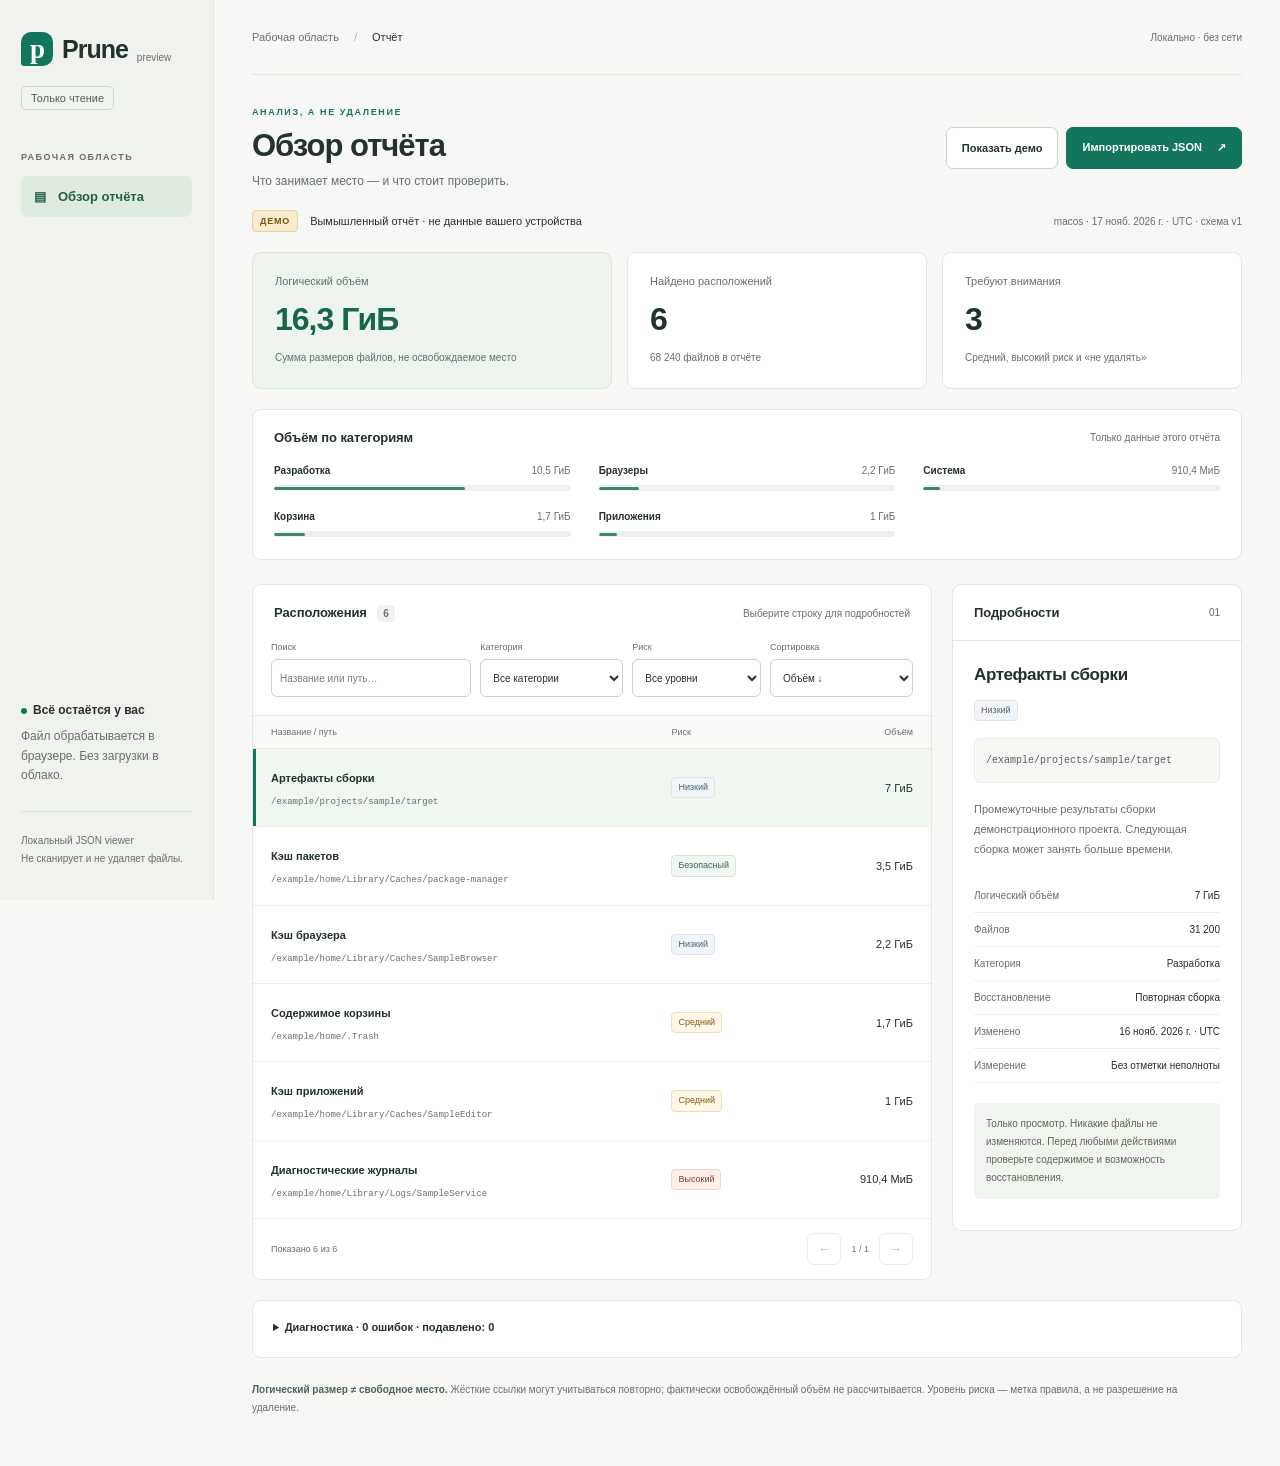
==== preview/index.html @ ee3518d1 "feat(preview): add offline interactive scan report viewer Signed-off-by: Bakhromkhon Murodov <Bakhro" ====
<!doctype html>
<html lang="ru">
<head>
  <meta charset="utf-8">
  <meta name="viewport" content="width=device-width,initial-scale=1">
  <meta http-equiv="Content-Security-Policy" content="default-src 'none'; script-src 'self'; style-src 'self'; img-src 'self'; connect-src 'none'; font-src 'none'; object-src 'none'; base-uri 'none'; form-action 'none'">
  <title>Prune — просмотр отчёта</title>
  <link rel="stylesheet" href="styles.css">
  <script src="report.js" defer></script>
  <script src="app.js" defer></script>
</head>
<body>
  <a class="skip" href="#main">К отчёту</a>
  <aside class="sidebar">
    <a class="brand" href="#main"><span class="brand-mark" aria-hidden="true">p</span>Prune<span class="version">preview</span></a>
    <span class="readonly">Только чтение</span>
    <div class="side-section">РАБОЧАЯ ОБЛАСТЬ</div>
    <a class="nav-active" href="#main"><span aria-hidden="true">▤</span> Обзор отчёта</a>
    <div class="side-note"><span class="local-dot" aria-hidden="true"></span><strong>Всё остаётся у вас</strong><p>Файл обрабатывается в браузере. Без загрузки в облако.</p></div>
    <div class="side-footer">Локальный JSON viewer<br>Не сканирует и не удаляет файлы.</div>
  </aside>
  <main id="main">
    <header class="topbar"><span>Рабочая область <span class="slash">/</span> <strong>Отчёт</strong></span><span class="offline">Локально · без сети</span></header>
    <section class="heading">
      <div><p class="eyebrow">АНАЛИЗ, А НЕ УДАЛЕНИЕ</p><h1>Обзор отчёта</h1><p class="subtitle">Что занимает место — и что стоит проверить.</p></div>
      <div class="actions"><button id="demo-button" type="button">Показать демо</button><button id="import-button" type="button" class="primary">Импортировать JSON <span aria-hidden="true">↗</span></button><input id="file-input" type="file" accept=".json,application/json" hidden></div>
    </section>
    <div id="import-status" class="import-status" role="status" aria-live="polite"></div>
    <section class="source-bar" aria-label="Источник отчёта"><span id="source-badge" class="demo-badge">ДЕМО</span><span id="source-name">Вымышленный отчёт</span><span id="report-meta" class="source-meta"></span></section>
    <div id="warning" class="warning" role="status" hidden></div>
    <section class="metrics" aria-label="Сводка">
      <article class="metric main-metric"><p>Логический объём</p><strong id="total-bytes"></strong><span>Сумма размеров файлов, не освобождаемое место</span></article>
      <article class="metric"><p>Найдено расположений</p><strong id="total-findings"></strong><span id="total-files"></span></article>
      <article class="metric"><p>Требуют внимания</p><strong id="attention"></strong><span>Средний, высокий риск и «не удалять»</span></article>
    </section>
    <section class="breakdown panel" aria-labelledby="category-title">
      <div class="section-title"><h2 id="category-title">Объём по категориям</h2><span>Только данные этого отчёта</span></div>
      <div id="category-bars" class="category-bars"></div>
    </section>
    <section class="workspace">
      <div class="findings panel">
        <div class="section-title"><h2>Расположения <span id="result-count" class="count"></span></h2><span>Выберите строку для подробностей</span></div>
        <div class="filters">
          <label class="search-label"><span>Поиск</span><input id="search-input" type="search" placeholder="Название или путь…" maxlength="512"></label>
          <label><span>Категория</span><select id="category"><option value="">Все категории</option></select></label>
          <label><span>Риск</span><select id="risk"><option value="">Все уровни</option></select></label>
          <label><span>Сортировка</span><select id="sort"><option value="size">Объём ↓</option><option value="name">Название А–Я</option><option value="risk">Сначала риск</option></select></label>
        </div>
        <div class="table-scroll" tabindex="0" role="region" aria-label="Таблица расположений с горизонтальной прокруткой">
          <table><thead><tr><th scope="col">Название / путь</th><th scope="col">Риск</th><th scope="col" class="numeric">Объём</th></tr></thead><tbody id="rows"></tbody></table>
        </div>
        <p id="empty" class="empty" hidden>Ничего не найдено. Измените поиск или фильтры.</p>
        <div class="table-footer"><span id="shown" aria-live="polite"></span><div><button id="previous" type="button" aria-label="Предыдущая страница">←</button><span id="page-label"></span><button id="next" type="button" aria-label="Следующая страница">→</button></div></div>
      </div>
      <aside id="detail-panel" class="detail panel" aria-labelledby="detail-title">
        <div class="section-title"><h2 id="detail-title">Подробности</h2><span class="detail-number">01</span></div>
        <p id="detail-summary" class="sr-only" role="status" aria-live="polite" aria-atomic="true"></p>
        <div id="detail-content"></div>
      </aside>
    </section>
    <details class="diagnostics panel"><summary id="diagnostic-summary">Диагностика отчёта</summary><p id="diagnostic-note"></p><ul id="error-list"></ul></details>
    <footer class="page-footer"><strong>Логический размер ≠ свободное место.</strong> Жёсткие ссылки могут учитываться повторно; фактически освобождённый объём не рассчитывается. Уровень риска — метка правила, а не разрешение на удаление.</footer>
  </main>
</body>
</html>
---- preview/styles.css ----
:root{color-scheme:light;--bg:#f7f8f5;--surface:#fff;--text:#23312f;--muted:#64716e;--line:#e2e7e2;--green:#13765c;--tint:#edf5ef;--amber:#875310;font-family:-apple-system,BlinkMacSystemFont,"Segoe UI",sans-serif;font-size:14px}
*{box-sizing:border-box}body{margin:0;background:var(--bg);color:var(--text)}button,input,select{font:inherit}button,a,input,select,summary{touch-action:manipulation}button{cursor:pointer;border:1px solid #cbd5ce;background:#fff;border-radius:7px;min-height:42px;padding:9px 15px;color:var(--text);font-weight:600}button:hover{background:#eff4ef}button:disabled{cursor:default;opacity:.4}.primary{background:var(--green);color:white;border-color:var(--green)}.primary:hover{background:#0c5b46}a{color:inherit;text-decoration:none}:focus-visible{outline:3px solid #197a61;outline-offset:3px}button:focus-visible,input:focus-visible,select:focus-visible{outline-offset:2px}.skip{position:absolute;left:16px;top:-100px;background:white;z-index:5;padding:15px}.skip:focus{top:12px}.sidebar{width:214px;position:fixed;inset:0 auto 0 0;border-right:1px solid var(--line);background:#f0f3ed;padding:32px 21px;display:flex;flex-direction:column}.brand{display:flex;align-items:center;gap:9px;font-size:25px;font-weight:750;letter-spacing:-1px}.brand-mark{display:grid;place-items:center;width:32px;height:34px;background:var(--green);color:white;border-radius:10px 10px 10px 3px;font-size:27px;font-family:Georgia,serif}.version{font-size:10px;color:var(--muted);letter-spacing:0;font-weight:500;align-self:flex-end;margin-bottom:3px}.readonly{font-size:11px;padding:5px 9px;border:1px solid #ccd7cb;border-radius:5px;align-self:flex-start;margin:20px 0 42px;color:#52644f}.side-section{font-size:9px;font-weight:700;letter-spacing:1.4px;color:var(--muted);margin-bottom:14px}.nav-active{display:flex;gap:12px;background:#e0ebe0;padding:13px;border-radius:7px;color:#246048;font-size:13px;font-weight:600}.side-note{margin-top:auto;font-size:12px;line-height:1.6;padding-top:40px}.side-note p{color:var(--muted);margin:7px 0 26px}.local-dot{display:inline-block;width:6px;height:6px;background:var(--green);border-radius:50%;margin-right:6px}.side-footer{padding-top:20px;border-top:1px solid #d8e0d6;font-size:10px;color:var(--muted);line-height:1.8}main{margin-left:214px;padding:0 38px 26px;max-width:1800px}.topbar{height:75px;border-bottom:1px solid var(--line);display:flex;justify-content:space-between;align-items:center;color:var(--muted);font-size:11px}.slash{margin:0 12px;color:#a8b0a7}.topbar strong{font-weight:500;color:var(--text)}.offline{font-size:10px}.heading{display:flex;justify-content:space-between;gap:20px;align-items:center;margin:32px 0 22px}.eyebrow{font-size:9px;letter-spacing:1.6px;font-weight:650;color:var(--green);margin:0 0 10px}h1{font-size:31px;line-height:1.2;letter-spacing:-1px;margin:0;font-weight:650}.subtitle{font-size:12px;color:var(--muted);margin:10px 0 0}.actions{display:flex;gap:8px}.actions button{font-size:11px}.primary span{margin-left:12px}.source-bar{display:flex;gap:12px;align-items:center;font-size:11px;margin-bottom:20px;flex-wrap:wrap}.demo-badge{font-size:9px;letter-spacing:.8px;font-weight:750;background:#f8eccc;color:#795519;padding:5px 7px;border:1px solid #e4d2a7;border-radius:4px}.source-meta{margin-left:auto;color:var(--muted);font-size:10px}.import-status:empty{display:none}.import-status{padding:12px 16px;margin-bottom:14px;border:1px solid #cfddd2;border-radius:6px;overflow-wrap:anywhere}.import-status.error,.warning{background:#fff6e6;border:1px solid #e9d6ac;color:#795019;padding:14px;border-radius:7px;margin-bottom:18px;line-height:1.6;font-size:12px}.metrics{display:grid;grid-template-columns:1.2fr 1fr 1fr;gap:15px;margin-bottom:20px}.metric{background:var(--surface);border:1px solid var(--line);border-radius:9px;padding:22px}.metric p{margin:0 0 14px;color:var(--muted);font-size:11px}.metric strong{display:block;font-size:32px;letter-spacing:-1px;font-weight:600;margin-bottom:10px;font-variant-numeric:tabular-nums}.metric span{color:var(--muted);font-size:10px;line-height:1.6}.main-metric{background:#edf4ee;border-color:#d8e5d8}.main-metric strong{color:#1a654d}.panel{background:var(--surface);border:1px solid var(--line);border-radius:9px}.section-title{display:flex;justify-content:space-between;align-items:center;gap:12px;padding:20px 21px}h2{margin:0;font-size:13px;font-weight:650;letter-spacing:-.1px}.section-title>span{color:var(--muted);font-size:10px}.breakdown{margin-bottom:24px}.category-bars{display:grid;grid-template-columns:repeat(3,1fr);gap:20px 28px;padding:0 21px 22px}.category-label{display:flex;justify-content:space-between;gap:8px;font-size:10px;margin-bottom:9px}.category-label strong{font-weight:600}.category-label span{color:var(--muted);font-variant-numeric:tabular-nums}meter{display:block;width:100%;height:6px;border:0;background:#edf1ed;border-radius:4px}meter::-webkit-meter-bar{background:#edf1ed;border:0;border-radius:4px}meter::-webkit-meter-optimum-value{background:#40866e;border-radius:4px}meter::-moz-meter-bar{background:#40866e;border-radius:4px}.workspace{display:grid;grid-template-columns:minmax(0,1fr) 290px;gap:20px;align-items:start}.findings{min-width:0}.count{display:inline-block;margin-left:7px;background:#eff2ee;color:#66736b;border-radius:4px;padding:3px 6px;font-size:10px}.filters{display:grid;grid-template-columns:1.4fr 1fr .9fr 1fr;gap:9px;padding:0 18px 18px}label{min-width:0}label>span{display:block;font-size:9px;color:var(--muted);margin-bottom:7px}input,select{width:100%;min-height:38px;border:1px solid #cad3cc;border-radius:6px;padding:8px;background:white;color:var(--text);font-size:10px}input::placeholder{color:#738079}.table-scroll{overflow:auto}table{border-collapse:collapse;width:100%;text-align:left;min-width:460px}th{font-size:9px;color:var(--muted);font-weight:500;background:#fafbf8;border-block:1px solid var(--line);padding:11px 18px}td{border-bottom:1px solid #edf0eb;padding:16px 18px;font-size:11px}tr.selected{background:#f0f6f0}tr.selected td:first-child{box-shadow:inset 3px 0 var(--green)}tbody tr:hover{background:#f5f8f3}.row-button{padding:0;border:0;background:none;text-align:left;min-height:26px;font-size:11px;font-weight:600;max-width:100%;overflow-wrap:anywhere}.row-button:hover{background:transparent;color:var(--green)}.path{display:block;color:var(--muted);font:9px/1.7 ui-monospace,SFMono-Regular,Consolas,monospace;max-width:250px;overflow:hidden;text-overflow:ellipsis;white-space:nowrap;margin-top:4px}.risk{display:inline-block;white-space:nowrap;font-size:9px;line-height:1.7;border-radius:4px;border:1px solid #d8e3d9;color:#3a6750;background:#f2f7f1;padding:2px 6px}.risk.medium{color:#865b17;background:#fff7e8;border-color:#efdfb9}.risk.high,.risk.never{color:#934332;background:#fff0eb;border-color:#efd7ce}.risk.low{color:#4e6574;background:#f1f5f7;border-color:#dae3e9}.numeric{text-align:right;font-variant-numeric:tabular-nums;white-space:nowrap}.table-footer{display:flex;justify-content:space-between;align-items:center;gap:12px;padding:14px 18px;color:var(--muted);font-size:9px}.table-footer>div{display:flex;align-items:center;gap:10px}.table-footer button{min-height:32px;padding:4px 10px;font-size:12px}.empty{padding:20px;color:var(--muted);font-size:12px}.detail{overflow:hidden}.detail .section-title{border-bottom:1px solid var(--line)}#detail-content{padding:21px}.detail-name{font-size:17px;line-height:1.5;letter-spacing:-.4px;margin:0 0 12px;overflow-wrap:anywhere}.detail-path{padding:13px 11px;background:#f6f8f3;border:1px solid #e7ece3;border-radius:6px;color:#56645b;font:10px/1.7 ui-monospace,SFMono-Regular,Consolas,monospace;overflow-wrap:anywhere;margin:17px 0}.detail-description{font-size:11px;color:var(--muted);line-height:1.8;overflow-wrap:anywhere}dl{margin:20px 0}dl>div{display:flex;justify-content:space-between;gap:12px;border-bottom:1px solid #edf0eb;padding:11px 0;font-size:10px}dt{color:var(--muted)}dd{margin:0;text-align:right;overflow-wrap:anywhere;max-width:65%}.detail-note{font-size:10px;color:#596a5b;line-height:1.8;background:#f0f5ee;padding:12px;border-radius:5px}.diagnostics{margin-top:20px;padding:16px 20px;font-size:11px}.diagnostics summary{cursor:pointer;font-weight:600;min-height:24px;padding:4px 0}.diagnostics p,.diagnostics li{color:var(--muted);line-height:1.7;overflow-wrap:anywhere}.diagnostics li{margin-bottom:10px}.page-footer{font-size:10px;line-height:1.8;color:var(--muted);padding:23px 0;max-width:960px}.page-footer strong{color:#516354}
.sr-only{position:absolute;width:1px;height:1px;padding:0;margin:-1px;overflow:hidden;clip-path:inset(50%);white-space:nowrap;border:0}
@media(min-width:1500px){main{padding-inline:48px}.workspace{grid-template-columns:minmax(0,1fr) 330px}.metric{padding:26px}.path{max-width:420px}.filters{gap:12px}}
@media(max-width:1190px){.sidebar{width:180px;padding:28px 16px}main{margin-left:180px;padding-inline:24px}.workspace{grid-template-columns:minmax(0,1fr) 250px}.filters{grid-template-columns:1fr 1fr}.heading{align-items:flex-start}.actions{flex-direction:column}.metric{padding:18px}.section-title>span{font-size:9px}.findings .section-title>span{display:none}}
@media(max-width:900px){.sidebar{position:static;width:auto;flex-direction:row;align-items:center;padding:16px 22px;border-right:0;border-bottom:1px solid var(--line);gap:18px}.readonly{margin:0;align-self:center}.side-section,.nav-active,.side-note,.side-footer{display:none}main{margin:0;padding-inline:22px}.topbar{height:54px}.workspace{grid-template-columns:minmax(0,1fr) 260px}.metrics{gap:10px}.metric strong{font-size:27px}.metric span{font-size:9px}}
@media(max-width:700px){main{padding-inline:16px}.heading{margin-top:24px;flex-direction:column;gap:18px}h1{font-size:28px}.actions{flex-direction:row;flex-wrap:wrap}.metrics{grid-template-columns:1fr 1fr}.main-metric{grid-column:1/-1}.metric{padding:18px}.metric strong{font-size:27px}.metric span{font-size:10px}.source-meta{margin-left:0;width:100%}.category-bars{grid-template-columns:1fr 1fr;gap:18px}.workspace{grid-template-columns:minmax(0,1fr)}.detail{width:100%}.section-title{padding:18px}.section-title>span{max-width:40%;text-align:right;line-height:1.6}.offline{font-size:9px}.table-footer{flex-wrap:wrap}.page-footer{font-size:11px}.brand{font-size:24px}}
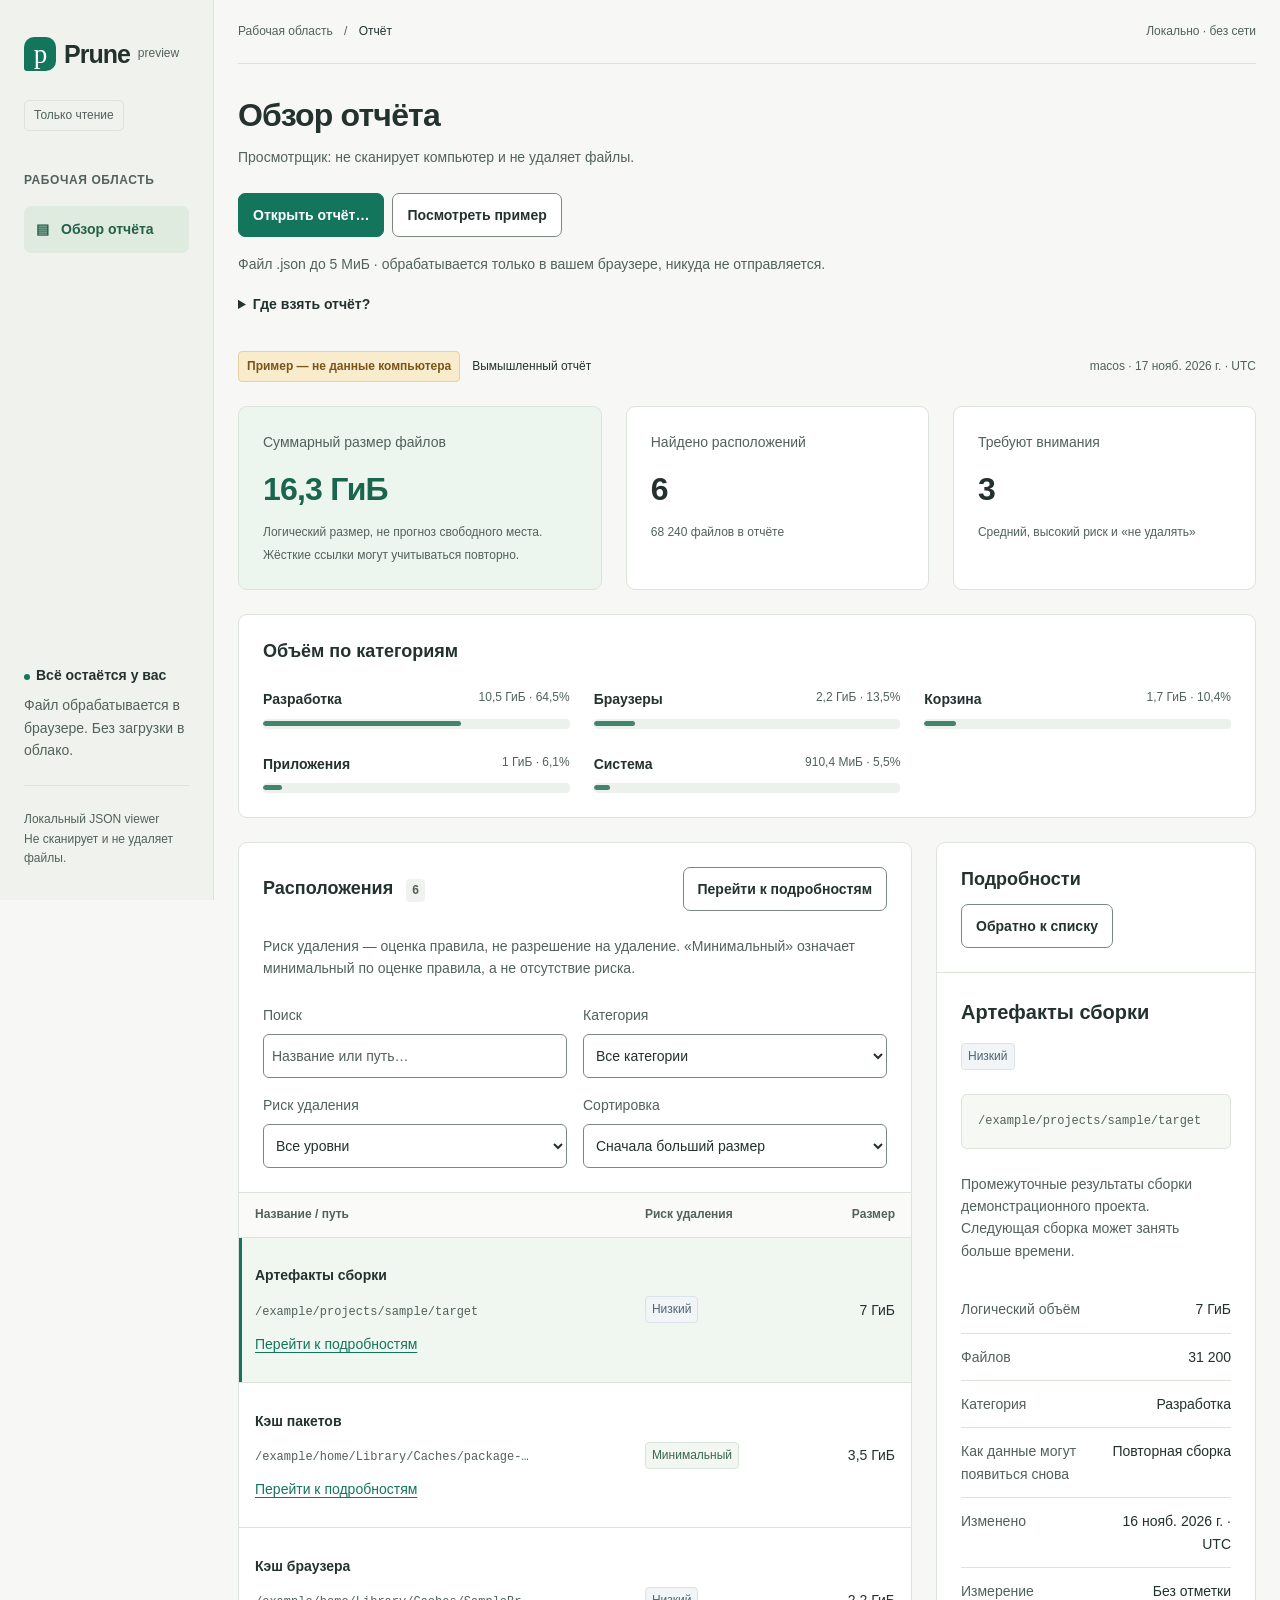
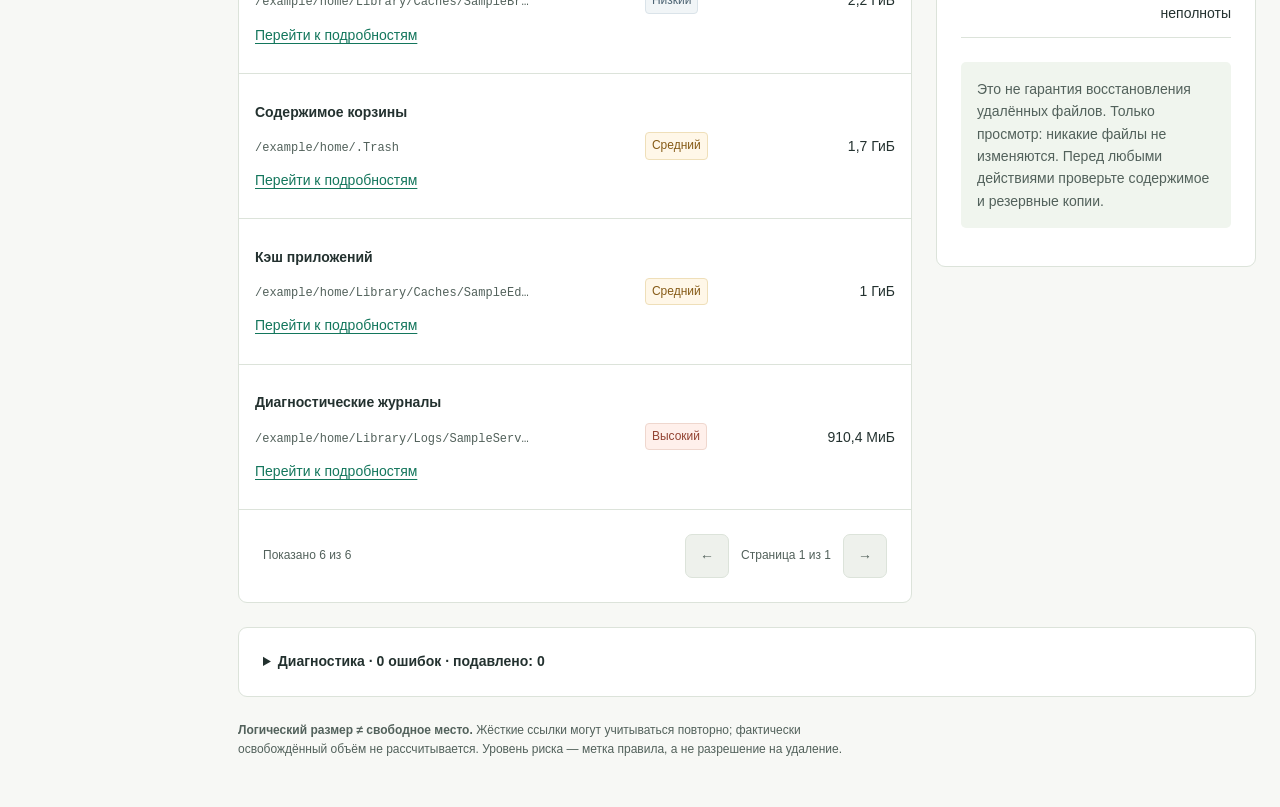
==== commit 5646c581: "feat(preview): refine clarity accessibility and report navigation Signed-off-by: Bakhromkhon Murodov" ====
--- a/preview/index.html
+++ b/preview/index.html
@@ -22,38 +22,43 @@
   <main id="main">
     <header class="topbar"><span>Рабочая область <span class="slash">/</span> <strong>Отчёт</strong></span><span class="offline">Локально · без сети</span></header>
     <section class="heading">
-      <div><p class="eyebrow">АНАЛИЗ, А НЕ УДАЛЕНИЕ</p><h1>Обзор отчёта</h1><p class="subtitle">Что занимает место — и что стоит проверить.</p></div>
-      <div class="actions"><button id="demo-button" type="button">Показать демо</button><button id="import-button" type="button" class="primary">Импортировать JSON <span aria-hidden="true">↗</span></button><input id="file-input" type="file" accept=".json,application/json" hidden></div>
+      <div><h1>Обзор отчёта</h1><p class="subtitle">Просмотрщик: не сканирует компьютер и не удаляет файлы.</p></div>
+      <div class="actions"><button id="import-button" type="button" class="primary">Открыть отчёт…</button><button id="demo-button" type="button">Посмотреть пример</button><input id="file-input" type="file" accept=".json,application/json" hidden></div>
     </section>
-    <div id="import-status" class="import-status" role="status" aria-live="polite"></div>
+    <p class="import-help">Файл .json до 5 МиБ · обрабатывается только в вашем браузере, никуда не отправляется.</p>
+    <details class="export-help"><summary>Где взять отчёт?</summary><p>Экспорт пока технический: Prune — alpha, простого экспорта через интерфейс ещё нет. Если CLI уже установлен, выполните в терминале:</p><pre><code>prune scan --json &gt; report.json</code></pre><p>Затем откройте report.json здесь. Команда сканирует, но не удаляет файлы. Отчёт может содержать личные пути — не публикуйте его без проверки.</p></details>
+    <div id="import-status" class="import-status" role="status" aria-live="polite" aria-atomic="true"></div>
+    <details id="import-error-detail" class="export-help" hidden><summary>Техническая причина</summary><p id="import-error-message"></p></details>
     <section class="source-bar" aria-label="Источник отчёта"><span id="source-badge" class="demo-badge">ДЕМО</span><span id="source-name">Вымышленный отчёт</span><span id="report-meta" class="source-meta"></span></section>
     <div id="warning" class="warning" role="status" hidden></div>
     <section class="metrics" aria-label="Сводка">
-      <article class="metric main-metric"><p>Логический объём</p><strong id="total-bytes"></strong><span>Сумма размеров файлов, не освобождаемое место</span></article>
+      <article class="metric main-metric"><p>Суммарный размер файлов</p><strong id="total-bytes"></strong><span>Логический размер, не прогноз свободного места. Жёсткие ссылки могут учитываться повторно.</span></article>
       <article class="metric"><p>Найдено расположений</p><strong id="total-findings"></strong><span id="total-files"></span></article>
       <article class="metric"><p>Требуют внимания</p><strong id="attention"></strong><span>Средний, высокий риск и «не удалять»</span></article>
     </section>
     <section class="breakdown panel" aria-labelledby="category-title">
-      <div class="section-title"><h2 id="category-title">Объём по категориям</h2><span>Только данные этого отчёта</span></div>
+      <div class="section-title"><h2 id="category-title">Объём по категориям</h2></div>
       <div id="category-bars" class="category-bars"></div>
     </section>
     <section class="workspace">
       <div class="findings panel">
-        <div class="section-title"><h2>Расположения <span id="result-count" class="count"></span></h2><span>Выберите строку для подробностей</span></div>
+        <div class="section-title"><h2>Расположения <span id="result-count" class="count"></span></h2><button id="jump-detail" type="button" aria-controls="detail-panel">Перейти к подробностям</button></div>
+        <p class="risk-help">Риск удаления — оценка правила, не разрешение на удаление. «Минимальный» означает минимальный по оценке правила, а не отсутствие риска.</p>
         <div class="filters">
           <label class="search-label"><span>Поиск</span><input id="search-input" type="search" placeholder="Название или путь…" maxlength="512"></label>
           <label><span>Категория</span><select id="category"><option value="">Все категории</option></select></label>
-          <label><span>Риск</span><select id="risk"><option value="">Все уровни</option></select></label>
-          <label><span>Сортировка</span><select id="sort"><option value="size">Объём ↓</option><option value="name">Название А–Я</option><option value="risk">Сначала риск</option></select></label>
+          <label><span>Риск удаления</span><select id="risk"><option value="">Все уровни</option></select></label>
+          <label><span>Сортировка</span><select id="sort"><option value="size">Сначала больший размер</option><option value="name">По названию А–Я</option><option value="risk">Сначала наибольший риск</option></select></label>
         </div>
+        <button id="reset-filters" class="reset-filters" type="button">Сбросить фильтры</button>
         <div class="table-scroll" tabindex="0" role="region" aria-label="Таблица расположений с горизонтальной прокруткой">
-          <table><thead><tr><th scope="col">Название / путь</th><th scope="col">Риск</th><th scope="col" class="numeric">Объём</th></tr></thead><tbody id="rows"></tbody></table>
+          <table><thead><tr><th scope="col">Название / путь</th><th scope="col">Риск удаления</th><th scope="col" class="numeric">Размер</th></tr></thead><tbody id="rows"></tbody></table>
         </div>
-        <p id="empty" class="empty" hidden>Ничего не найдено. Измените поиск или фильтры.</p>
-        <div class="table-footer"><span id="shown" aria-live="polite"></span><div><button id="previous" type="button" aria-label="Предыдущая страница">←</button><span id="page-label"></span><button id="next" type="button" aria-label="Следующая страница">→</button></div></div>
+        <p id="empty" class="empty" role="status" hidden></p>
+        <div class="table-footer"><span id="shown"></span><div><button id="previous" type="button" aria-label="Предыдущая страница" aria-controls="rows">←</button><span id="page-label" tabindex="-1" role="status" aria-live="polite" aria-atomic="true"></span><button id="next" type="button" aria-label="Следующая страница" aria-controls="rows">→</button></div></div>
       </div>
       <aside id="detail-panel" class="detail panel" aria-labelledby="detail-title">
-        <div class="section-title"><h2 id="detail-title">Подробности</h2><span class="detail-number">01</span></div>
+        <div class="section-title"><h2 id="detail-title" tabindex="-1">Подробности</h2><button id="back-to-row" type="button" aria-controls="rows">Обратно к списку</button></div>
         <p id="detail-summary" class="sr-only" role="status" aria-live="polite" aria-atomic="true"></p>
         <div id="detail-content"></div>
       </aside>
--- a/preview/styles.css
+++ b/preview/styles.css
@@ -1,7 +1,826 @@
-:root{color-scheme:light;--bg:#f7f8f5;--surface:#fff;--text:#23312f;--muted:#64716e;--line:#e2e7e2;--green:#13765c;--tint:#edf5ef;--amber:#875310;font-family:-apple-system,BlinkMacSystemFont,"Segoe UI",sans-serif;font-size:14px}
-*{box-sizing:border-box}body{margin:0;background:var(--bg);color:var(--text)}button,input,select{font:inherit}button,a,input,select,summary{touch-action:manipulation}button{cursor:pointer;border:1px solid #cbd5ce;background:#fff;border-radius:7px;min-height:42px;padding:9px 15px;color:var(--text);font-weight:600}button:hover{background:#eff4ef}button:disabled{cursor:default;opacity:.4}.primary{background:var(--green);color:white;border-color:var(--green)}.primary:hover{background:#0c5b46}a{color:inherit;text-decoration:none}:focus-visible{outline:3px solid #197a61;outline-offset:3px}button:focus-visible,input:focus-visible,select:focus-visible{outline-offset:2px}.skip{position:absolute;left:16px;top:-100px;background:white;z-index:5;padding:15px}.skip:focus{top:12px}.sidebar{width:214px;position:fixed;inset:0 auto 0 0;border-right:1px solid var(--line);background:#f0f3ed;padding:32px 21px;display:flex;flex-direction:column}.brand{display:flex;align-items:center;gap:9px;font-size:25px;font-weight:750;letter-spacing:-1px}.brand-mark{display:grid;place-items:center;width:32px;height:34px;background:var(--green);color:white;border-radius:10px 10px 10px 3px;font-size:27px;font-family:Georgia,serif}.version{font-size:10px;color:var(--muted);letter-spacing:0;font-weight:500;align-self:flex-end;margin-bottom:3px}.readonly{font-size:11px;padding:5px 9px;border:1px solid #ccd7cb;border-radius:5px;align-self:flex-start;margin:20px 0 42px;color:#52644f}.side-section{font-size:9px;font-weight:700;letter-spacing:1.4px;color:var(--muted);margin-bottom:14px}.nav-active{display:flex;gap:12px;background:#e0ebe0;padding:13px;border-radius:7px;color:#246048;font-size:13px;font-weight:600}.side-note{margin-top:auto;font-size:12px;line-height:1.6;padding-top:40px}.side-note p{color:var(--muted);margin:7px 0 26px}.local-dot{display:inline-block;width:6px;height:6px;background:var(--green);border-radius:50%;margin-right:6px}.side-footer{padding-top:20px;border-top:1px solid #d8e0d6;font-size:10px;color:var(--muted);line-height:1.8}main{margin-left:214px;padding:0 38px 26px;max-width:1800px}.topbar{height:75px;border-bottom:1px solid var(--line);display:flex;justify-content:space-between;align-items:center;color:var(--muted);font-size:11px}.slash{margin:0 12px;color:#a8b0a7}.topbar strong{font-weight:500;color:var(--text)}.offline{font-size:10px}.heading{display:flex;justify-content:space-between;gap:20px;align-items:center;margin:32px 0 22px}.eyebrow{font-size:9px;letter-spacing:1.6px;font-weight:650;color:var(--green);margin:0 0 10px}h1{font-size:31px;line-height:1.2;letter-spacing:-1px;margin:0;font-weight:650}.subtitle{font-size:12px;color:var(--muted);margin:10px 0 0}.actions{display:flex;gap:8px}.actions button{font-size:11px}.primary span{margin-left:12px}.source-bar{display:flex;gap:12px;align-items:center;font-size:11px;margin-bottom:20px;flex-wrap:wrap}.demo-badge{font-size:9px;letter-spacing:.8px;font-weight:750;background:#f8eccc;color:#795519;padding:5px 7px;border:1px solid #e4d2a7;border-radius:4px}.source-meta{margin-left:auto;color:var(--muted);font-size:10px}.import-status:empty{display:none}.import-status{padding:12px 16px;margin-bottom:14px;border:1px solid #cfddd2;border-radius:6px;overflow-wrap:anywhere}.import-status.error,.warning{background:#fff6e6;border:1px solid #e9d6ac;color:#795019;padding:14px;border-radius:7px;margin-bottom:18px;line-height:1.6;font-size:12px}.metrics{display:grid;grid-template-columns:1.2fr 1fr 1fr;gap:15px;margin-bottom:20px}.metric{background:var(--surface);border:1px solid var(--line);border-radius:9px;padding:22px}.metric p{margin:0 0 14px;color:var(--muted);font-size:11px}.metric strong{display:block;font-size:32px;letter-spacing:-1px;font-weight:600;margin-bottom:10px;font-variant-numeric:tabular-nums}.metric span{color:var(--muted);font-size:10px;line-height:1.6}.main-metric{background:#edf4ee;border-color:#d8e5d8}.main-metric strong{color:#1a654d}.panel{background:var(--surface);border:1px solid var(--line);border-radius:9px}.section-title{display:flex;justify-content:space-between;align-items:center;gap:12px;padding:20px 21px}h2{margin:0;font-size:13px;font-weight:650;letter-spacing:-.1px}.section-title>span{color:var(--muted);font-size:10px}.breakdown{margin-bottom:24px}.category-bars{display:grid;grid-template-columns:repeat(3,1fr);gap:20px 28px;padding:0 21px 22px}.category-label{display:flex;justify-content:space-between;gap:8px;font-size:10px;margin-bottom:9px}.category-label strong{font-weight:600}.category-label span{color:var(--muted);font-variant-numeric:tabular-nums}meter{display:block;width:100%;height:6px;border:0;background:#edf1ed;border-radius:4px}meter::-webkit-meter-bar{background:#edf1ed;border:0;border-radius:4px}meter::-webkit-meter-optimum-value{background:#40866e;border-radius:4px}meter::-moz-meter-bar{background:#40866e;border-radius:4px}.workspace{display:grid;grid-template-columns:minmax(0,1fr) 290px;gap:20px;align-items:start}.findings{min-width:0}.count{display:inline-block;margin-left:7px;background:#eff2ee;color:#66736b;border-radius:4px;padding:3px 6px;font-size:10px}.filters{display:grid;grid-template-columns:1.4fr 1fr .9fr 1fr;gap:9px;padding:0 18px 18px}label{min-width:0}label>span{display:block;font-size:9px;color:var(--muted);margin-bottom:7px}input,select{width:100%;min-height:38px;border:1px solid #cad3cc;border-radius:6px;padding:8px;background:white;color:var(--text);font-size:10px}input::placeholder{color:#738079}.table-scroll{overflow:auto}table{border-collapse:collapse;width:100%;text-align:left;min-width:460px}th{font-size:9px;color:var(--muted);font-weight:500;background:#fafbf8;border-block:1px solid var(--line);padding:11px 18px}td{border-bottom:1px solid #edf0eb;padding:16px 18px;font-size:11px}tr.selected{background:#f0f6f0}tr.selected td:first-child{box-shadow:inset 3px 0 var(--green)}tbody tr:hover{background:#f5f8f3}.row-button{padding:0;border:0;background:none;text-align:left;min-height:26px;font-size:11px;font-weight:600;max-width:100%;overflow-wrap:anywhere}.row-button:hover{background:transparent;color:var(--green)}.path{display:block;color:var(--muted);font:9px/1.7 ui-monospace,SFMono-Regular,Consolas,monospace;max-width:250px;overflow:hidden;text-overflow:ellipsis;white-space:nowrap;margin-top:4px}.risk{display:inline-block;white-space:nowrap;font-size:9px;line-height:1.7;border-radius:4px;border:1px solid #d8e3d9;color:#3a6750;background:#f2f7f1;padding:2px 6px}.risk.medium{color:#865b17;background:#fff7e8;border-color:#efdfb9}.risk.high,.risk.never{color:#934332;background:#fff0eb;border-color:#efd7ce}.risk.low{color:#4e6574;background:#f1f5f7;border-color:#dae3e9}.numeric{text-align:right;font-variant-numeric:tabular-nums;white-space:nowrap}.table-footer{display:flex;justify-content:space-between;align-items:center;gap:12px;padding:14px 18px;color:var(--muted);font-size:9px}.table-footer>div{display:flex;align-items:center;gap:10px}.table-footer button{min-height:32px;padding:4px 10px;font-size:12px}.empty{padding:20px;color:var(--muted);font-size:12px}.detail{overflow:hidden}.detail .section-title{border-bottom:1px solid var(--line)}#detail-content{padding:21px}.detail-name{font-size:17px;line-height:1.5;letter-spacing:-.4px;margin:0 0 12px;overflow-wrap:anywhere}.detail-path{padding:13px 11px;background:#f6f8f3;border:1px solid #e7ece3;border-radius:6px;color:#56645b;font:10px/1.7 ui-monospace,SFMono-Regular,Consolas,monospace;overflow-wrap:anywhere;margin:17px 0}.detail-description{font-size:11px;color:var(--muted);line-height:1.8;overflow-wrap:anywhere}dl{margin:20px 0}dl>div{display:flex;justify-content:space-between;gap:12px;border-bottom:1px solid #edf0eb;padding:11px 0;font-size:10px}dt{color:var(--muted)}dd{margin:0;text-align:right;overflow-wrap:anywhere;max-width:65%}.detail-note{font-size:10px;color:#596a5b;line-height:1.8;background:#f0f5ee;padding:12px;border-radius:5px}.diagnostics{margin-top:20px;padding:16px 20px;font-size:11px}.diagnostics summary{cursor:pointer;font-weight:600;min-height:24px;padding:4px 0}.diagnostics p,.diagnostics li{color:var(--muted);line-height:1.7;overflow-wrap:anywhere}.diagnostics li{margin-bottom:10px}.page-footer{font-size:10px;line-height:1.8;color:var(--muted);padding:23px 0;max-width:960px}.page-footer strong{color:#516354}
-.sr-only{position:absolute;width:1px;height:1px;padding:0;margin:-1px;overflow:hidden;clip-path:inset(50%);white-space:nowrap;border:0}
-@media(min-width:1500px){main{padding-inline:48px}.workspace{grid-template-columns:minmax(0,1fr) 330px}.metric{padding:26px}.path{max-width:420px}.filters{gap:12px}}
-@media(max-width:1190px){.sidebar{width:180px;padding:28px 16px}main{margin-left:180px;padding-inline:24px}.workspace{grid-template-columns:minmax(0,1fr) 250px}.filters{grid-template-columns:1fr 1fr}.heading{align-items:flex-start}.actions{flex-direction:column}.metric{padding:18px}.section-title>span{font-size:9px}.findings .section-title>span{display:none}}
-@media(max-width:900px){.sidebar{position:static;width:auto;flex-direction:row;align-items:center;padding:16px 22px;border-right:0;border-bottom:1px solid var(--line);gap:18px}.readonly{margin:0;align-self:center}.side-section,.nav-active,.side-note,.side-footer{display:none}main{margin:0;padding-inline:22px}.topbar{height:54px}.workspace{grid-template-columns:minmax(0,1fr) 260px}.metrics{gap:10px}.metric strong{font-size:27px}.metric span{font-size:9px}}
-@media(max-width:700px){main{padding-inline:16px}.heading{margin-top:24px;flex-direction:column;gap:18px}h1{font-size:28px}.actions{flex-direction:row;flex-wrap:wrap}.metrics{grid-template-columns:1fr 1fr}.main-metric{grid-column:1/-1}.metric{padding:18px}.metric strong{font-size:27px}.metric span{font-size:10px}.source-meta{margin-left:0;width:100%}.category-bars{grid-template-columns:1fr 1fr;gap:18px}.workspace{grid-template-columns:minmax(0,1fr)}.detail{width:100%}.section-title{padding:18px}.section-title>span{max-width:40%;text-align:right;line-height:1.6}.offline{font-size:9px}.table-footer{flex-wrap:wrap}.page-footer{font-size:11px}.brand{font-size:24px}}
+:root {
+  color-scheme: light;
+  --bg: #f7f8f5;
+  --surface: #ffffff;
+  --text: #23312f;
+  --muted: #52615b;
+  --line: #dce3da;
+  --control-border: #7a887f;
+  --green: #13765c;
+  --tint: #edf5ef;
+  --space: 24px;
+  --radius: 9px;
+  font-family: -apple-system, BlinkMacSystemFont, "Segoe UI", sans-serif;
+  font-size: 14px;
+  line-height: 1.6;
+}
+
+* {
+  box-sizing: border-box;
+}
+
+[hidden] {
+  display: none !important;
+}
+
+body {
+  margin: 0;
+  background: var(--bg);
+  color: var(--text);
+}
+
+button, input, select {
+  font: inherit;
+}
+
+button, a, input, select, summary {
+  touch-action: manipulation;
+}
+
+button {
+  cursor: pointer;
+  border: 1px solid var(--control-border);
+  background: var(--surface);
+  border-radius: 7px;
+  min-height: 44px;
+  min-width: 44px;
+  padding: 9px 14px;
+  color: var(--text);
+  font-weight: 600;
+}
+
+button:hover {
+  background: var(--tint);
+}
+
+button:disabled {
+  cursor: default;
+  color: var(--muted);
+  background: #eef1ec;
+  border-color: var(--line);
+}
+
+.primary {
+  background: var(--green);
+  color: white;
+  border-color: var(--green);
+}
+
+.primary:hover {
+  background: #0c5b46;
+}
+
+a {
+  color: inherit;
+  text-decoration: none;
+}
+
+:focus-visible {
+  outline: 3px solid var(--green);
+  outline-offset: 3px;
+}
+
+button:focus-visible, input:focus-visible, select:focus-visible {
+  outline-offset: 2px;
+}
+
+.skip {
+  position: absolute;
+  left: 16px;
+  top: -100px;
+  background: white;
+  z-index: 5;
+  padding: 15px;
+}
+
+.skip:focus {
+  top: 12px;
+}
+
+.sidebar {
+  width: 214px;
+  position: fixed;
+  inset: 0 auto 0 0;
+  border-right: 1px solid var(--line);
+  background: #f0f3ed;
+  padding: 32px 24px;
+  display: flex;
+  flex-direction: column;
+}
+
+.brand {
+  display: flex;
+  align-items: center;
+  gap: 8px;
+  min-height: 44px;
+  font-size: 25px;
+  font-weight: 750;
+  letter-spacing: -1px;
+}
+
+.brand-mark {
+  display: grid;
+  place-items: center;
+  width: 32px;
+  height: 34px;
+  background: var(--green);
+  color: white;
+  border-radius: 10px 10px 10px 3px;
+  font: 27px Georgia, serif;
+}
+
+.version {
+  font-size: 12px;
+  color: var(--muted);
+  letter-spacing: 0;
+  font-weight: 500;
+}
+
+.readonly {
+  font-size: 12px;
+  padding: 5px 9px;
+  border: 1px solid var(--line);
+  border-radius: 5px;
+  align-self: flex-start;
+  margin: 24px 0 40px;
+  color: var(--muted);
+}
+
+.side-section {
+  font-size: 12px;
+  font-weight: 700;
+  letter-spacing: .6px;
+  color: var(--muted);
+  margin-bottom: 16px;
+}
+
+.nav-active {
+  display: flex;
+  gap: 12px;
+  min-height: 44px;
+  background: #e0ebe0;
+  padding: 12px;
+  border-radius: 7px;
+  color: #246048;
+  font-weight: 600;
+}
+
+.side-note {
+  margin-top: auto;
+  padding-top: 40px;
+}
+
+.side-note p {
+  color: var(--muted);
+  margin: 8px 0 24px;
+}
+
+.local-dot {
+  display: inline-block;
+  width: 6px;
+  height: 6px;
+  background: var(--green);
+  border-radius: 50%;
+  margin-right: 6px;
+}
+
+.side-footer {
+  padding-top: 24px;
+  border-top: 1px solid var(--line);
+  font-size: 12px;
+  color: var(--muted);
+}
+
+main {
+  margin-left: 214px;
+  padding: 0 var(--space) var(--space);
+  max-width: 1800px;
+  min-width: 0;
+}
+
+.topbar {
+  min-height: 64px;
+  border-bottom: 1px solid var(--line);
+  display: flex;
+  gap: 16px;
+  justify-content: space-between;
+  align-items: center;
+  color: var(--muted);
+  font-size: 12px;
+}
+
+.slash {
+  margin: 0 8px;
+}
+
+.topbar strong {
+  font-weight: 500;
+  color: var(--text);
+}
+
+.heading {
+  display: flex;
+  justify-content: space-between;
+  gap: var(--space);
+  align-items: center;
+  margin: 32px 0 16px;
+}
+
+h1 {
+  font-size: 32px;
+  line-height: 1.2;
+  letter-spacing: -.8px;
+  margin: 0;
+  font-weight: 650;
+}
+
+.subtitle {
+  color: var(--muted);
+  margin: 12px 0 0;
+  max-width: 52ch;
+}
+
+.actions {
+  display: flex;
+  flex-wrap: wrap;
+  gap: 8px;
+  flex-shrink: 0;
+}
+
+.import-help {
+  color: var(--muted);
+  margin: 0 0 8px;
+}
+
+.export-help {
+  margin-bottom: var(--space);
+  max-width: 80ch;
+}
+
+summary {
+  cursor: pointer;
+  min-height: 44px;
+  padding: 10px 0;
+  font-weight: 600;
+}
+
+.export-help p {
+  color: var(--muted);
+  overflow-wrap: anywhere;
+}
+
+pre {
+  white-space: pre-wrap;
+  overflow-wrap: anywhere;
+  background: var(--tint);
+  border-radius: 6px;
+  padding: 16px;
+}
+
+.source-bar {
+  display: flex;
+  gap: 12px;
+  align-items: center;
+  font-size: 12px;
+  margin-bottom: var(--space);
+  flex-wrap: wrap;
+  overflow-wrap: anywhere;
+}
+
+.demo-badge {
+  font-size: 12px;
+  font-weight: 700;
+  background: #f8eccc;
+  color: #795519;
+  padding: 5px 8px;
+  border: 1px solid #e4d2a7;
+  border-radius: 4px;
+}
+
+.source-meta {
+  margin-left: auto;
+  color: var(--muted);
+}
+
+.import-status:empty {
+  display: none;
+}
+
+.import-status, .warning {
+  padding: 16px;
+  margin-bottom: var(--space);
+  border: 1px solid var(--line);
+  border-radius: 7px;
+  overflow-wrap: anywhere;
+}
+
+.import-status.error, .warning {
+  background: #fff6e6;
+  border-color: #e9d6ac;
+  color: #795019;
+}
+
+.metrics {
+  display: grid;
+  grid-template-columns: 1.2fr 1fr 1fr;
+  gap: var(--space);
+  margin-bottom: var(--space);
+}
+
+.metric, .panel {
+  background: var(--surface);
+  border: 1px solid var(--line);
+  border-radius: var(--radius);
+  min-width: 0;
+}
+
+.metric {
+  padding: var(--space);
+}
+
+.metric p {
+  margin: 0 0 16px;
+  color: var(--muted);
+}
+
+.metric strong {
+  display: block;
+  font-size: 32px;
+  line-height: 1.2;
+  letter-spacing: -.8px;
+  font-weight: 600;
+  margin-bottom: 12px;
+  font-variant-numeric: tabular-nums;
+  overflow-wrap: anywhere;
+}
+
+.metric span {
+  color: var(--muted);
+  font-size: 12px;
+}
+
+.main-metric {
+  background: var(--tint);
+  border-color: #d8e5d8;
+}
+
+.main-metric strong {
+  color: #1a654d;
+}
+
+.section-title {
+  display: flex;
+  justify-content: space-between;
+  align-items: center;
+  flex-wrap: wrap;
+  gap: 12px;
+  padding: var(--space);
+}
+
+h2 {
+  margin: 0;
+  font-size: 18px;
+  line-height: 1.4;
+  font-weight: 650;
+}
+
+.breakdown {
+  margin-bottom: var(--space);
+}
+
+.category-bars {
+  display: grid;
+  grid-template-columns: repeat(3, minmax(0, 1fr));
+  gap: var(--space);
+  padding: 0 var(--space) var(--space);
+}
+
+.category-label {
+  display: flex;
+  flex-wrap: wrap;
+  justify-content: space-between;
+  gap: 4px 8px;
+  margin-bottom: 8px;
+}
+
+.category-label strong {
+  font-weight: 600;
+}
+
+.category-label span {
+  color: var(--muted);
+  font-size: 12px;
+  font-variant-numeric: tabular-nums;
+}
+
+meter {
+  display: block;
+  width: 100%;
+  height: 10px;
+  border: 0;
+  background: #edf1ed;
+  border-radius: 4px;
+}
+
+meter::-webkit-meter-bar {
+  background: #edf1ed;
+  border: 0;
+  border-radius: 4px;
+}
+
+meter::-webkit-meter-optimum-value {
+  background: #40866e;
+  border-radius: 4px;
+}
+
+meter::-moz-meter-bar {
+  background: #40866e;
+  border-radius: 4px;
+}
+
+.workspace {
+  display: grid;
+  grid-template-columns: minmax(0, 1fr) 320px;
+  gap: var(--space);
+  align-items: start;
+}
+
+.count {
+  display: inline-block;
+  margin-left: 8px;
+  background: #eff2ee;
+  color: var(--muted);
+  border-radius: 4px;
+  padding: 3px 6px;
+  font-size: 12px;
+}
+
+.risk-help {
+  margin: 0 var(--space) var(--space);
+  color: var(--muted);
+}
+
+.filters {
+  display: grid;
+  grid-template-columns: repeat(2, minmax(0, 1fr));
+  gap: 16px;
+  padding: 0 var(--space) var(--space);
+}
+
+label {
+  min-width: 0;
+}
+
+label > span {
+  display: block;
+  color: var(--muted);
+  margin-bottom: 8px;
+}
+
+input, select {
+  width: 100%;
+  min-height: 44px;
+  border: 1px solid var(--control-border);
+  border-radius: 6px;
+  padding: 8px;
+  background: var(--surface);
+  color: var(--text);
+}
+
+input::placeholder {
+  color: var(--muted);
+  opacity: 1;
+}
+
+.reset-filters {
+  margin: 0 var(--space) var(--space);
+}
+
+.table-scroll {
+  overflow: auto;
+}
+
+table {
+  border-collapse: collapse;
+  width: 100%;
+  text-align: left;
+  min-width: 520px;
+}
+
+th {
+  font-size: 12px;
+  color: var(--muted);
+  font-weight: 600;
+  background: #fafbf8;
+  border-block: 1px solid var(--line);
+  padding: 12px 16px;
+}
+
+td {
+  border-bottom: 1px solid var(--line);
+  padding: 16px;
+}
+
+tr.selected {
+  background: #f0f6f0;
+}
+
+tr.selected td:first-child {
+  box-shadow: inset 3px 0 var(--green);
+}
+
+tbody tr:hover {
+  background: #f5f8f3;
+}
+
+.row-button, .row-jump {
+  display: block;
+  padding: 8px 0;
+  border: 0;
+  background: none;
+  text-align: left;
+  max-width: 100%;
+  overflow-wrap: anywhere;
+}
+
+.row-button:hover, .row-jump:hover {
+  background: transparent;
+  color: var(--green);
+}
+
+.row-jump {
+  color: var(--green);
+  font-weight: 500;
+  text-decoration: underline;
+  text-underline-offset: 3px;
+}
+
+.path {
+  display: block;
+  color: var(--muted);
+  font: 12px/1.7 ui-monospace, SFMono-Regular, Consolas, monospace;
+  max-width: 280px;
+  overflow: hidden;
+  text-overflow: ellipsis;
+  white-space: nowrap;
+  margin-top: 4px;
+}
+
+.risk {
+  display: inline-block;
+  white-space: nowrap;
+  font-size: 12px;
+  border-radius: 4px;
+  border: 1px solid #d8e3d9;
+  color: #3a6750;
+  background: #f2f7f1;
+  padding: 3px 6px;
+}
+
+.risk.medium {
+  color: #865b17;
+  background: #fff7e8;
+  border-color: #efdfb9;
+}
+
+.risk.high, .risk.never {
+  color: #934332;
+  background: #fff0eb;
+  border-color: #efd7ce;
+}
+
+.risk.low {
+  color: #4e6574;
+  background: #f1f5f7;
+  border-color: #dae3e9;
+}
+
+.numeric {
+  text-align: right;
+  font-variant-numeric: tabular-nums;
+  white-space: nowrap;
+}
+
+.table-footer {
+  display: flex;
+  flex-wrap: wrap;
+  justify-content: space-between;
+  align-items: center;
+  gap: 16px;
+  padding: var(--space);
+  color: var(--muted);
+  font-size: 12px;
+}
+
+.table-footer > div {
+  display: flex;
+  align-items: center;
+  gap: 12px;
+}
+
+.table-footer button {
+  font-size: 14px;
+}
+
+.empty {
+  padding: 0 var(--space);
+  color: var(--muted);
+}
+
+.detail {
+  min-width: 0;
+}
+
+.detail .section-title {
+  border-bottom: 1px solid var(--line);
+}
+
+#detail-content {
+  padding: var(--space);
+}
+
+.detail-name {
+  font-size: 20px;
+  line-height: 1.5;
+  margin: 0 0 16px;
+  overflow-wrap: anywhere;
+}
+
+.detail-path {
+  padding: 16px;
+  background: #f6f8f3;
+  border: 1px solid var(--line);
+  border-radius: 6px;
+  color: var(--muted);
+  font: 12px/1.7 ui-monospace, SFMono-Regular, Consolas, monospace;
+  overflow-wrap: anywhere;
+  margin: 24px 0;
+}
+
+.detail-description {
+  color: var(--muted);
+  overflow-wrap: anywhere;
+}
+
+dl {
+  margin: var(--space) 0;
+}
+
+dl > div {
+  display: grid;
+  grid-template-columns: minmax(0, 1fr) minmax(0, 1fr);
+  gap: 12px;
+  border-bottom: 1px solid var(--line);
+  padding: 12px 0;
+}
+
+dt {
+  color: var(--muted);
+}
+
+dd {
+  margin: 0;
+  text-align: right;
+  overflow-wrap: anywhere;
+}
+
+.detail-note {
+  color: var(--muted);
+  background: #f0f5ee;
+  padding: 16px;
+  border-radius: 5px;
+}
+
+.diagnostics {
+  margin-top: var(--space);
+  padding: 12px var(--space);
+}
+
+.diagnostics p, .diagnostics li {
+  color: var(--muted);
+  overflow-wrap: anywhere;
+}
+
+.diagnostics li {
+  margin-bottom: 12px;
+}
+
+.page-footer {
+  font-size: 12px;
+  color: var(--muted);
+  padding: var(--space) 0;
+  max-width: 96ch;
+}
+
+.sr-only {
+  position: absolute;
+  width: 1px;
+  height: 1px;
+  padding: 0;
+  margin: -1px;
+  overflow: hidden;
+  clip-path: inset(50%);
+  white-space: nowrap;
+  border: 0;
+}
+
+@media (min-width: 1500px) {
+  main {
+    padding-inline: 48px;
+  }
+
+  .workspace {
+    grid-template-columns: minmax(0, 1fr) 360px;
+  }
+}
+
+@media (max-width: 1300px) {
+  .heading {
+    align-items: flex-start;
+    flex-direction: column;
+  }
+}
+
+@media (max-width: 1100px) {
+  .workspace {
+    grid-template-columns: minmax(0, 1fr);
+  }
+
+  .category-bars {
+    grid-template-columns: repeat(2, minmax(0, 1fr));
+  }
+}
+
+@media (max-width: 900px) {
+  .sidebar {
+    position: static;
+    width: auto;
+    flex-direction: row;
+    align-items: center;
+    flex-wrap: wrap;
+    padding: 12px var(--space);
+    border-right: 0;
+    border-bottom: 1px solid var(--line);
+    gap: 16px;
+  }
+
+  .readonly {
+    margin: 0;
+    align-self: center;
+  }
+
+  .side-section, .nav-active, .side-note, .side-footer {
+    display: none;
+  }
+
+  main {
+    margin: 0;
+  }
+}
+
+@media (max-width: 700px) {
+  :root {
+    --space: 16px;
+  }
+
+  .topbar {
+    min-height: 48px;
+    flex-wrap: wrap;
+    gap: 4px 12px;
+    padding-block: 8px;
+  }
+
+  .heading {
+    margin-top: 24px;
+  }
+
+  h1 {
+    font-size: 28px;
+  }
+
+  .actions {
+    width: 100%;
+  }
+
+  .actions button {
+    flex: 1 1 140px;
+  }
+
+  .metrics {
+    grid-template-columns: minmax(0, 1fr);
+  }
+
+  .source-meta {
+    margin-left: 0;
+    width: 100%;
+  }
+
+  .category-bars, .filters {
+    grid-template-columns: minmax(0, 1fr);
+  }
+
+  .table-scroll {
+    /* Only the table scrolls horizontally, never the document. */
+    max-width: 100%;
+  }
+}
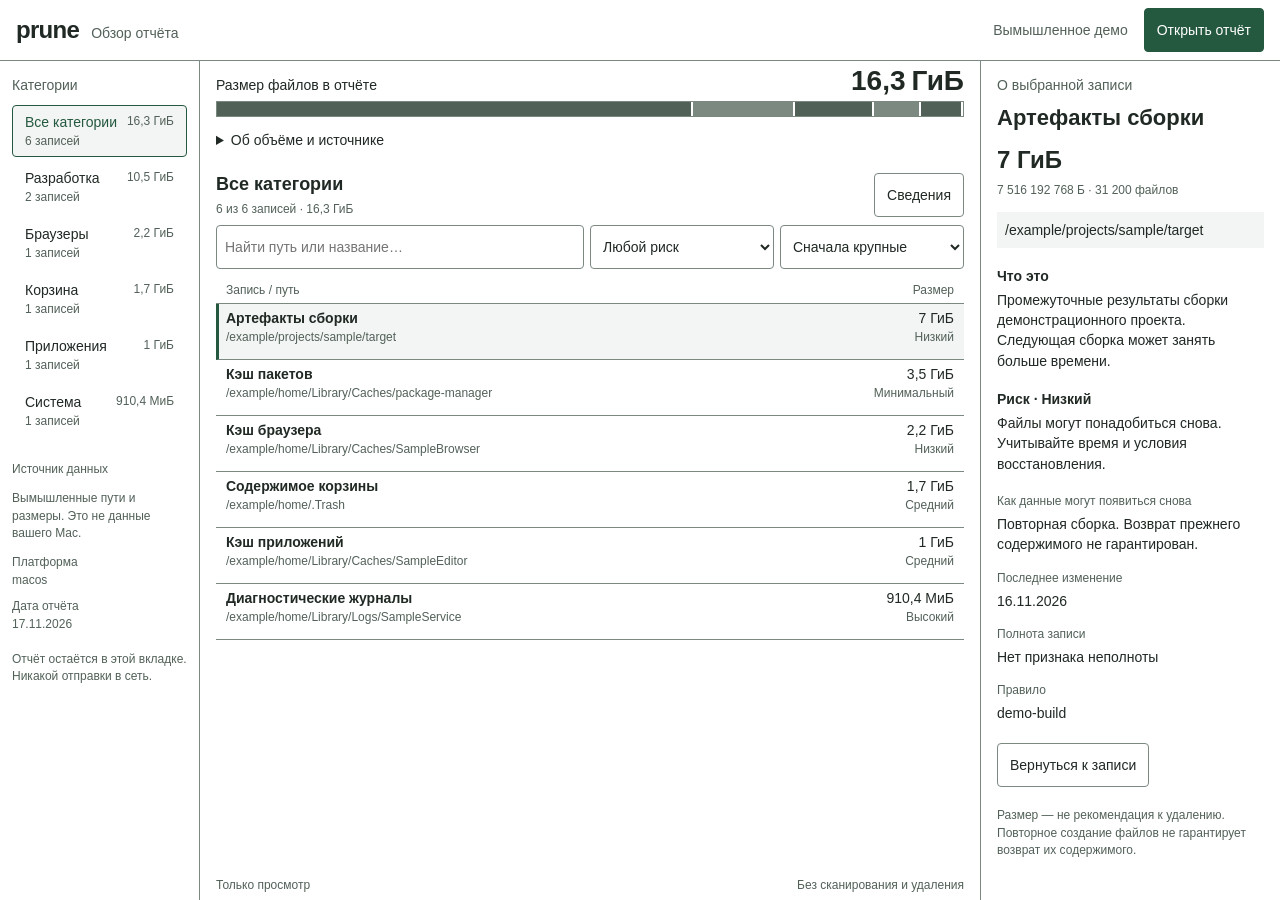
==== commit c6f0739d: "feat(preview): promote Atlas as the default report viewer Signed-off-by: Bakhromkhon Murodov <Bakhro" ====
--- a/preview/index.html
+++ b/preview/index.html
@@ -2,69 +2,68 @@
 <html lang="ru">
 <head>
   <meta charset="utf-8">
-  <meta name="viewport" content="width=device-width,initial-scale=1">
-  <meta http-equiv="Content-Security-Policy" content="default-src 'none'; script-src 'self'; style-src 'self'; img-src 'self'; connect-src 'none'; font-src 'none'; object-src 'none'; base-uri 'none'; form-action 'none'">
+  <meta name="viewport" content="width=device-width, initial-scale=1">
+  <meta http-equiv="Content-Security-Policy" content="default-src 'none'; script-src 'self'; style-src 'self'; connect-src 'none'; base-uri 'none'; form-action 'none'; object-src 'none'">
   <title>Prune — просмотр отчёта</title>
   <link rel="stylesheet" href="styles.css">
-  <script src="report.js" defer></script>
-  <script src="app.js" defer></script>
+  <script defer src="report.js"></script>
+  <script defer src="demo.js"></script>
+  <script defer src="app.js"></script>
 </head>
 <body>
-  <a class="skip" href="#main">К отчёту</a>
-  <aside class="sidebar">
-    <a class="brand" href="#main"><span class="brand-mark" aria-hidden="true">p</span>Prune<span class="version">preview</span></a>
-    <span class="readonly">Только чтение</span>
-    <div class="side-section">РАБОЧАЯ ОБЛАСТЬ</div>
-    <a class="nav-active" href="#main"><span aria-hidden="true">▤</span> Обзор отчёта</a>
-    <div class="side-note"><span class="local-dot" aria-hidden="true"></span><strong>Всё остаётся у вас</strong><p>Файл обрабатывается в браузере. Без загрузки в облако.</p></div>
-    <div class="side-footer">Локальный JSON viewer<br>Не сканирует и не удаляет файлы.</div>
-  </aside>
-  <main id="main">
-    <header class="topbar"><span>Рабочая область <span class="slash">/</span> <strong>Отчёт</strong></span><span class="offline">Локально · без сети</span></header>
-    <section class="heading">
-      <div><h1>Обзор отчёта</h1><p class="subtitle">Просмотрщик: не сканирует компьютер и не удаляет файлы.</p></div>
-      <div class="actions"><button id="import-button" type="button" class="primary">Открыть отчёт…</button><button id="demo-button" type="button">Посмотреть пример</button><input id="file-input" type="file" accept=".json,application/json" hidden></div>
+  <a class="skip" href="#results-title">К списку записей</a>
+  <header class="topbar">
+    <div class="identity"><strong>prune</strong><span class="edition">Обзор отчёта</span></div>
+    <div class="source"><span id="source-label">Вымышленное демо</span><button id="demo-button" type="button" hidden>Вернуть демо</button></div>
+    <button id="open-button" class="primary" type="button">Открыть отчёт</button>
+    <input id="file-input" type="file" accept=".json,application/json" hidden>
+  </header>
+  <p id="import-status" class="import-status" role="status" hidden></p>
+  <main class="workbench">
+    <aside class="sidebar" aria-label="Категории отчёта">
+      <div class="sidebar-heading">Категории</div>
+      <nav id="categories" aria-label="Выбрать категорию"></nav>
+      <div class="sidebar-bottom">
+        <p>Источник данных</p>
+        <p id="source-note">Вымышленные пути и размеры.<br>Это не данные вашего Mac.</p>
+        <dl class="source-meta"><dt>Платформа</dt><dd id="platform"></dd><dt>Дата отчёта</dt><dd id="scan-date"></dd></dl>
+        <p class="local-note">Отчёт остаётся в этой вкладке.<br>Никакой отправки в сеть.</p>
+      </div>
+    </aside>
+    <section class="workspace" aria-label="Обзор и записи">
+      <section class="overview" aria-labelledby="overview-title">
+        <div class="overview-heading"><h1 id="overview-title">Размер файлов в отчёте</h1><div id="total" class="total"></div></div>
+        <div id="ribbon" class="ribbon" role="img" aria-label="Доли категорий по объёму; названия в навигации"></div>
+        <p id="report-state" class="state"></p>
+        <details class="report-details"><summary>Об объёме и источнике</summary>
+          <p id="total-context"></p><p id="dominant-category"></p>
+          <p id="safety-note"></p>
+          <p>Сведения в отчёте могут быть неточными. Файл остаётся в этой вкладке.</p>
+        </details>
+        <details id="report-errors" hidden><summary id="error-summary"></summary><ul id="error-list"></ul></details>
+      </section>
+      <section class="results" aria-labelledby="results-title">
+        <div class="list-heading"><h2 id="results-title" tabindex="-1">Все категории</h2><span id="result-count" role="status"></span><button id="jump-detail" type="button">Сведения</button></div>
+        <div class="filters">
+          <label class="search-label"><span class="sr-only">Поиск по пути, названию и описанию</span><input id="search" type="search" placeholder="Найти путь или название…" autocomplete="off"></label>
+          <label><span class="sr-only">Уровень риска</span><select id="risk"><option value="">Любой риск</option></select></label>
+          <label><span class="sr-only">Сортировка</span><select id="sort"><option value="size">Сначала крупные</option><option value="name">По названию</option><option value="risk">Сначала рискованные</option></select></label>
+        </div>
+        <div class="column-head" aria-hidden="true"><span>Запись / путь</span><span>Размер</span></div>
+        <div id="findings" class="findings" role="group" aria-label="Записи отчёта"></div>
+        <div id="empty" class="empty" hidden><p id="empty-message"></p><button id="clear-filters" type="button">Сбросить все фильтры</button></div>
+        <div id="pagination" class="pagination" hidden><button id="previous-page" type="button">Назад</button><span id="page-label" role="status"></span><button id="next-page" type="button">Далее</button></div>
+      </section>
+      <footer class="workspace-footer"><span>Только просмотр</span><span>Без сканирования и удаления</span></footer>
     </section>
-    <p class="import-help">Файл .json до 5 МиБ · обрабатывается только в вашем браузере, никуда не отправляется.</p>
-    <details class="export-help"><summary>Где взять отчёт?</summary><p>Экспорт пока технический: Prune — alpha, простого экспорта через интерфейс ещё нет. Если CLI уже установлен, выполните в терминале:</p><pre><code>prune scan --json &gt; report.json</code></pre><p>Затем откройте report.json здесь. Команда сканирует, но не удаляет файлы. Отчёт может содержать личные пути — не публикуйте его без проверки.</p></details>
-    <div id="import-status" class="import-status" role="status" aria-live="polite" aria-atomic="true"></div>
-    <details id="import-error-detail" class="export-help" hidden><summary>Техническая причина</summary><p id="import-error-message"></p></details>
-    <section class="source-bar" aria-label="Источник отчёта"><span id="source-badge" class="demo-badge">ДЕМО</span><span id="source-name">Вымышленный отчёт</span><span id="report-meta" class="source-meta"></span></section>
-    <div id="warning" class="warning" role="status" hidden></div>
-    <section class="metrics" aria-label="Сводка">
-      <article class="metric main-metric"><p>Суммарный размер файлов</p><strong id="total-bytes"></strong><span>Логический размер, не прогноз свободного места. Жёсткие ссылки могут учитываться повторно.</span></article>
-      <article class="metric"><p>Найдено расположений</p><strong id="total-findings"></strong><span id="total-files"></span></article>
-      <article class="metric"><p>Требуют внимания</p><strong id="attention"></strong><span>Средний, высокий риск и «не удалять»</span></article>
-    </section>
-    <section class="breakdown panel" aria-labelledby="category-title">
-      <div class="section-title"><h2 id="category-title">Объём по категориям</h2></div>
-      <div id="category-bars" class="category-bars"></div>
-    </section>
-    <section class="workspace">
-      <div class="findings panel">
-        <div class="section-title"><h2>Расположения <span id="result-count" class="count"></span></h2><button id="jump-detail" type="button" aria-controls="detail-panel">Перейти к подробностям</button></div>
-        <p class="risk-help">Риск удаления — оценка правила, не разрешение на удаление. «Минимальный» означает минимальный по оценке правила, а не отсутствие риска.</p>
-        <div class="filters">
-          <label class="search-label"><span>Поиск</span><input id="search-input" type="search" placeholder="Название или путь…" maxlength="512"></label>
-          <label><span>Категория</span><select id="category"><option value="">Все категории</option></select></label>
-          <label><span>Риск удаления</span><select id="risk"><option value="">Все уровни</option></select></label>
-          <label><span>Сортировка</span><select id="sort"><option value="size">Сначала больший размер</option><option value="name">По названию А–Я</option><option value="risk">Сначала наибольший риск</option></select></label>
-        </div>
-        <button id="reset-filters" class="reset-filters" type="button">Сбросить фильтры</button>
-        <div class="table-scroll" tabindex="0" role="region" aria-label="Таблица расположений с горизонтальной прокруткой">
-          <table><thead><tr><th scope="col">Название / путь</th><th scope="col">Риск удаления</th><th scope="col" class="numeric">Размер</th></tr></thead><tbody id="rows"></tbody></table>
-        </div>
-        <p id="empty" class="empty" role="status" hidden></p>
-        <div class="table-footer"><span id="shown"></span><div><button id="previous" type="button" aria-label="Предыдущая страница" aria-controls="rows">←</button><span id="page-label" tabindex="-1" role="status" aria-live="polite" aria-atomic="true"></span><button id="next" type="button" aria-label="Следующая страница" aria-controls="rows">→</button></div></div>
-      </div>
-      <aside id="detail-panel" class="detail panel" aria-labelledby="detail-title">
-        <div class="section-title"><h2 id="detail-title" tabindex="-1">Подробности</h2><button id="back-to-row" type="button" aria-controls="rows">Обратно к списку</button></div>
-        <p id="detail-summary" class="sr-only" role="status" aria-live="polite" aria-atomic="true"></p>
-        <div id="detail-content"></div>
-      </aside>
-    </section>
-    <details class="diagnostics panel"><summary id="diagnostic-summary">Диагностика отчёта</summary><p id="diagnostic-note"></p><ul id="error-list"></ul></details>
-    <footer class="page-footer"><strong>Логический размер ≠ свободное место.</strong> Жёсткие ссылки могут учитываться повторно; фактически освобождённый объём не рассчитывается. Уровень риска — метка правила, а не разрешение на удаление.</footer>
+    <aside id="inspector" class="inspector" aria-labelledby="inspector-title" tabindex="-1">
+      <div class="inspector-heading">О выбранной записи</div>
+      <div id="inspector-content"></div>
+      <p id="selection-status" class="sr-only" role="status"></p>
+      <button id="back-to-list" class="back-to-list" type="button">Вернуться к записи</button>
+      <div class="inspector-bottom"><p>Размер — не рекомендация к удалению. Повторное создание файлов не гарантирует возврат их содержимого.</p></div>
+    </aside>
   </main>
+  <noscript>Для локального просмотра отчёта нужен JavaScript. Сканирование и удаление здесь недоступны.</noscript>
 </body>
 </html>
--- a/preview/styles.css
+++ b/preview/styles.css
@@ -1,826 +1,131 @@
 :root {
   color-scheme: light;
-  --bg: #f7f8f5;
   --surface: #ffffff;
-  --text: #23312f;
-  --muted: #52615b;
-  --line: #dce3da;
-  --control-border: #7a887f;
-  --green: #13765c;
-  --tint: #edf5ef;
-  --space: 24px;
-  --radius: 9px;
+  --surface-subtle: #f3f5f4;
+  --text: #202923;
+  --text-secondary: #526158;
+  --border: #7b8980;
+  --action: #24583f;
+  /* Native UI metrics and offline availability suit a local file utility. */
   font-family: -apple-system, BlinkMacSystemFont, "Segoe UI", sans-serif;
   font-size: 14px;
-  line-height: 1.6;
-}
-
-* {
-  box-sizing: border-box;
-}
-
-[hidden] {
-  display: none !important;
-}
-
-body {
-  margin: 0;
-  background: var(--bg);
   color: var(--text);
-}
-
-button, input, select {
-  font: inherit;
-}
-
-button, a, input, select, summary {
-  touch-action: manipulation;
-}
-
-button {
-  cursor: pointer;
-  border: 1px solid var(--control-border);
   background: var(--surface);
-  border-radius: 7px;
-  min-height: 44px;
-  min-width: 44px;
-  padding: 9px 14px;
-  color: var(--text);
-  font-weight: 600;
-}
-
-button:hover {
-  background: var(--tint);
-}
-
-button:disabled {
-  cursor: default;
-  color: var(--muted);
-  background: #eef1ec;
-  border-color: var(--line);
-}
-
-.primary {
-  background: var(--green);
-  color: white;
-  border-color: var(--green);
-}
-
-.primary:hover {
-  background: #0c5b46;
-}
-
-a {
-  color: inherit;
-  text-decoration: none;
-}
-
-:focus-visible {
-  outline: 3px solid var(--green);
-  outline-offset: 3px;
-}
-
-button:focus-visible, input:focus-visible, select:focus-visible {
-  outline-offset: 2px;
-}
-
-.skip {
-  position: absolute;
-  left: 16px;
-  top: -100px;
-  background: white;
-  z-index: 5;
-  padding: 15px;
-}
-
-.skip:focus {
-  top: 12px;
-}
-
-.sidebar {
-  width: 214px;
-  position: fixed;
-  inset: 0 auto 0 0;
-  border-right: 1px solid var(--line);
-  background: #f0f3ed;
-  padding: 32px 24px;
-  display: flex;
-  flex-direction: column;
-}
-
-.brand {
-  display: flex;
-  align-items: center;
-  gap: 8px;
-  min-height: 44px;
-  font-size: 25px;
-  font-weight: 750;
-  letter-spacing: -1px;
-}
-
-.brand-mark {
-  display: grid;
-  place-items: center;
-  width: 32px;
-  height: 34px;
-  background: var(--green);
-  color: white;
-  border-radius: 10px 10px 10px 3px;
-  font: 27px Georgia, serif;
-}
-
-.version {
-  font-size: 12px;
-  color: var(--muted);
-  letter-spacing: 0;
-  font-weight: 500;
-}
-
-.readonly {
-  font-size: 12px;
-  padding: 5px 9px;
-  border: 1px solid var(--line);
-  border-radius: 5px;
-  align-self: flex-start;
-  margin: 24px 0 40px;
-  color: var(--muted);
-}
-
-.side-section {
-  font-size: 12px;
-  font-weight: 700;
-  letter-spacing: .6px;
-  color: var(--muted);
-  margin-bottom: 16px;
-}
-
-.nav-active {
-  display: flex;
-  gap: 12px;
-  min-height: 44px;
-  background: #e0ebe0;
-  padding: 12px;
-  border-radius: 7px;
-  color: #246048;
-  font-weight: 600;
-}
-
-.side-note {
-  margin-top: auto;
-  padding-top: 40px;
-}
-
-.side-note p {
-  color: var(--muted);
-  margin: 8px 0 24px;
-}
-
-.local-dot {
-  display: inline-block;
-  width: 6px;
-  height: 6px;
-  background: var(--green);
-  border-radius: 50%;
-  margin-right: 6px;
-}
-
-.side-footer {
-  padding-top: 24px;
-  border-top: 1px solid var(--line);
-  font-size: 12px;
-  color: var(--muted);
-}
-
-main {
-  margin-left: 214px;
-  padding: 0 var(--space) var(--space);
-  max-width: 1800px;
-  min-width: 0;
-}
-
-.topbar {
-  min-height: 64px;
-  border-bottom: 1px solid var(--line);
-  display: flex;
-  gap: 16px;
-  justify-content: space-between;
-  align-items: center;
-  color: var(--muted);
-  font-size: 12px;
-}
-
-.slash {
-  margin: 0 8px;
-}
-
-.topbar strong {
-  font-weight: 500;
-  color: var(--text);
-}
-
-.heading {
-  display: flex;
-  justify-content: space-between;
-  gap: var(--space);
-  align-items: center;
-  margin: 32px 0 16px;
-}
-
-h1 {
-  font-size: 32px;
-  line-height: 1.2;
-  letter-spacing: -.8px;
-  margin: 0;
-  font-weight: 650;
-}
-
-.subtitle {
-  color: var(--muted);
-  margin: 12px 0 0;
-  max-width: 52ch;
-}
-
-.actions {
-  display: flex;
-  flex-wrap: wrap;
-  gap: 8px;
-  flex-shrink: 0;
-}
-
-.import-help {
-  color: var(--muted);
-  margin: 0 0 8px;
-}
-
-.export-help {
-  margin-bottom: var(--space);
-  max-width: 80ch;
-}
-
-summary {
-  cursor: pointer;
-  min-height: 44px;
-  padding: 10px 0;
-  font-weight: 600;
-}
-
-.export-help p {
-  color: var(--muted);
-  overflow-wrap: anywhere;
-}
-
-pre {
-  white-space: pre-wrap;
-  overflow-wrap: anywhere;
-  background: var(--tint);
-  border-radius: 6px;
-  padding: 16px;
-}
-
-.source-bar {
-  display: flex;
-  gap: 12px;
-  align-items: center;
-  font-size: 12px;
-  margin-bottom: var(--space);
-  flex-wrap: wrap;
-  overflow-wrap: anywhere;
-}
-
-.demo-badge {
-  font-size: 12px;
-  font-weight: 700;
-  background: #f8eccc;
-  color: #795519;
-  padding: 5px 8px;
-  border: 1px solid #e4d2a7;
-  border-radius: 4px;
-}
-
-.source-meta {
-  margin-left: auto;
-  color: var(--muted);
-}
-
-.import-status:empty {
-  display: none;
-}
-
-.import-status, .warning {
-  padding: 16px;
-  margin-bottom: var(--space);
-  border: 1px solid var(--line);
-  border-radius: 7px;
-  overflow-wrap: anywhere;
-}
-
-.import-status.error, .warning {
-  background: #fff6e6;
-  border-color: #e9d6ac;
-  color: #795019;
-}
-
-.metrics {
-  display: grid;
-  grid-template-columns: 1.2fr 1fr 1fr;
-  gap: var(--space);
-  margin-bottom: var(--space);
-}
-
-.metric, .panel {
-  background: var(--surface);
-  border: 1px solid var(--line);
-  border-radius: var(--radius);
-  min-width: 0;
-}
-
-.metric {
-  padding: var(--space);
-}
-
-.metric p {
-  margin: 0 0 16px;
-  color: var(--muted);
-}
-
-.metric strong {
-  display: block;
-  font-size: 32px;
-  line-height: 1.2;
-  letter-spacing: -.8px;
-  font-weight: 600;
-  margin-bottom: 12px;
-  font-variant-numeric: tabular-nums;
-  overflow-wrap: anywhere;
-}
-
-.metric span {
-  color: var(--muted);
-  font-size: 12px;
-}
-
-.main-metric {
-  background: var(--tint);
-  border-color: #d8e5d8;
-}
-
-.main-metric strong {
-  color: #1a654d;
-}
-
-.section-title {
-  display: flex;
-  justify-content: space-between;
-  align-items: center;
-  flex-wrap: wrap;
-  gap: 12px;
-  padding: var(--space);
-}
-
-h2 {
-  margin: 0;
-  font-size: 18px;
-  line-height: 1.4;
-  font-weight: 650;
-}
-
-.breakdown {
-  margin-bottom: var(--space);
-}
-
-.category-bars {
-  display: grid;
-  grid-template-columns: repeat(3, minmax(0, 1fr));
-  gap: var(--space);
-  padding: 0 var(--space) var(--space);
-}
-
-.category-label {
-  display: flex;
-  flex-wrap: wrap;
-  justify-content: space-between;
-  gap: 4px 8px;
-  margin-bottom: 8px;
-}
-
-.category-label strong {
-  font-weight: 600;
-}
-
-.category-label span {
-  color: var(--muted);
-  font-size: 12px;
   font-variant-numeric: tabular-nums;
 }
-
-meter {
-  display: block;
-  width: 100%;
-  height: 10px;
-  border: 0;
-  background: #edf1ed;
-  border-radius: 4px;
+* { box-sizing: border-box; }
+body { margin: 0; }
+button, input, select { font: inherit; color: inherit; min-height: 44px; }
+button, input, select, summary { border: 1px solid var(--border); border-radius: 4px; background: var(--surface); }
+button { cursor: pointer; padding: 8px 12px; }
+button:hover, summary:hover { background: var(--surface-subtle); }
+button:disabled { cursor: default; color: var(--text-secondary); }
+:focus-visible { outline: 2px solid var(--action); outline-offset: 2px; }
+[hidden] { display: none !important; }
+p { line-height: 1.45; }
+a { color: var(--action); }
+.primary { background: var(--action); color: var(--surface); border-color: var(--action); }
+.primary:hover { background: var(--text); }
+.topbar { display: flex; align-items: center; gap: 16px; padding: 8px 16px; border-bottom: 1px solid var(--border); }
+.identity { display: flex; align-items: baseline; gap: 12px; }
+.identity strong { font-size: 24px; letter-spacing: -.7px; }
+.edition, .source { color: var(--text-secondary); }
+.source { display: flex; align-items: center; gap: 8px; margin-left: auto; min-width: 0; }
+#source-label { overflow-wrap: anywhere; max-width: 260px; }
+.workbench { display: grid; grid-template-columns: 200px minmax(0, 1fr) 300px; }
+.sidebar { padding: 16px 12px; border-right: 1px solid var(--border); min-width: 0; }
+.sidebar-heading, .inspector-heading { color: var(--text-secondary); margin-bottom: 12px; }
+#categories { display: flex; flex-direction: column; gap: 4px; }
+.category { display: grid; grid-template-columns: minmax(0, 1fr) auto; gap: 4px; width: 100%; text-align: left; border-color: transparent; }
+.category-size, .category small { font-size: 12px; color: var(--text-secondary); }
+.category small { grid-column: 1 / -1; }
+.category[aria-pressed=true] { border-color: var(--action); background: var(--surface-subtle); color: var(--action); }
+.sidebar-bottom { margin-top: 24px; font-size: 12px; color: var(--text-secondary); }
+.source-meta { display: grid; gap: 4px; }
+.source-meta dd { margin: 0 0 8px; overflow-wrap: anywhere; }
+.workspace { min-width: 0; display: flex; flex-direction: column; }
+.overview { padding: 4px 16px 0; flex-shrink: 0; }
+.overview-heading { display: flex; align-items: baseline; justify-content: space-between; gap: 12px; }
+h1, h2, h3, p { margin-top: 0; }
+h1 { font-size: 14px; font-weight: 500; margin-bottom: 4px; }
+.total { font-size: 28px; font-weight: 650; white-space: nowrap; }
+.total span { margin-left: 6px; }
+.ribbon { display: flex; height: 16px; overflow: hidden; border: 1px solid var(--border); margin: 4px 0; background: var(--surface-subtle); }
+.ribbon span { min-width: 0; border-right: 2px solid var(--surface); background: var(--text-secondary); }
+.ribbon span:nth-child(even) { background: var(--border); }
+.ribbon span.active-share { background: var(--action); }
+.state { font-size: 12px; margin: 4px 0; color: var(--text-secondary); }
+.state.warning { border-left: 4px solid var(--action); padding-left: 8px; color: var(--text); font-weight: 650; }
+summary { cursor: pointer; min-height: 44px; padding: 11px 8px; }
+.report-details summary { border: 0; padding-left: 0; }
+.report-details p, #report-errors { font-size: 12px; }
+.report-details[open] { max-height: 160px; overflow: auto; }
+#report-errors { margin-bottom: 8px; max-height: 160px; overflow: auto; }
+#error-list { padding-left: 20px; overflow-wrap: anywhere; }
+.results { padding: 0 16px; min-height: 0; display: flex; flex-direction: column; flex: 1; }
+.list-heading { display: grid; grid-template-columns: minmax(0, 1fr) auto; align-items: center; gap: 4px 12px; padding: 8px 0; }
+.list-heading h2 { font-size: 18px; margin: 0; }
+#result-count { color: var(--text-secondary); font-size: 12px; grid-column: 1; }
+.filters { display: flex; flex-wrap: wrap; gap: 6px; padding-bottom: 8px; }
+.filters label { flex: 1; min-width: 0; }
+.filters .search-label { flex-basis: 100%; }
+.filters input, .filters select { width: 100%; padding: 8px; }
+.column-head { display: flex; justify-content: space-between; color: var(--text-secondary); font-size: 12px; padding: 6px 10px; border-bottom: 1px solid var(--border); }
+.findings { min-height: 0; overflow: auto; flex: 1; }
+.finding { display: grid; grid-template-columns: minmax(0, 1fr) auto; gap: 8px; width: 100%; min-height: 56px; text-align: left; border: 0; border-bottom: 1px solid var(--border); border-radius: 0; padding: 6px 10px; }
+.finding[aria-pressed=true] { background: var(--surface-subtle); box-shadow: none; border-left: 3px solid var(--action); padding-left: 7px; }
+.finding > span { min-width: 0; }
+.row-name, .row-path, .row-size small { display: block; }
+.row-name, .row-path { white-space: nowrap; overflow: hidden; text-overflow: ellipsis; }
+.row-name { font-weight: 600; }
+.row-path, .row-size small { font-size: 12px; color: var(--text-secondary); margin-top: 4px; }
+.row-size { text-align: right; }
+.empty { padding: 16px 0; }
+.pagination { display: flex; align-items: center; justify-content: space-between; gap: 8px; padding-top: 6px; }
+#page-label { font-size: 12px; }
+#jump-detail { grid-column: 2; grid-row: 1 / 3; }
+.workspace-footer { display: flex; justify-content: space-between; gap: 8px; padding: 8px 16px; font-size: 12px; color: var(--text-secondary); }
+.inspector { min-width: 0; padding: 16px; border-left: 1px solid var(--border); overflow-wrap: anywhere; }
+.inspector h2 { font-size: 22px; line-height: 1.2; margin-bottom: 12px; }
+.inspector-size { font-size: 24px; font-weight: 600; margin-bottom: 4px; }
+.inspector-count { font-size: 12px; color: var(--text-secondary); }
+.inspector-path { background: var(--surface-subtle); padding: 8px; }
+.inspector h3 { font-size: 14px; margin: 20px 0 6px; }
+.inspector dl { margin: 20px 0; }
+.inspector dt { color: var(--text-secondary); font-size: 12px; margin-top: 16px; }
+.inspector dd { margin: 6px 0 0; line-height: 1.45; }
+.inspector-bottom { font-size: 12px; color: var(--text-secondary); margin-top: 20px; }
+.import-status { margin: 0; padding: 10px 16px; border-bottom: 1px solid var(--border); }
+.sr-only, .skip:not(:focus) { position: absolute; width: 1px; height: 1px; overflow: hidden; clip-path: inset(50%); }
+.skip:focus { display: block; padding: 12px; }
+@media (min-width: 701px) {
+  body { height: 100dvh; display: flex; flex-direction: column; }
+  .workbench { flex: 1; min-height: 0; overflow: hidden; }
+  .sidebar, .inspector { overflow: auto; }
+  .filters { flex-wrap: nowrap; }
+  .filters .search-label { flex: 1; }
+  .filters label { flex: 1; }
 }
-
-meter::-webkit-meter-bar {
-  background: #edf1ed;
-  border: 0;
-  border-radius: 4px;
+@media (min-width: 1100px) {
+  .filters .search-label { flex: 2; }
 }
-
-meter::-webkit-meter-optimum-value {
-  background: #40866e;
-  border-radius: 4px;
+@media (max-width: 1099px) {
+  .edition { display: none; }
+  .workbench { grid-template-columns: minmax(0, 1fr) 280px; grid-template-rows: auto minmax(0, 1fr); }
+  .sidebar { grid-column: 1 / -1; padding: 6px 16px; border-right: 0; border-bottom: 1px solid var(--border); overflow: hidden; }
+  .sidebar-heading, .sidebar-bottom { display: none; }
+  #categories { flex-direction: row; overflow-x: auto; padding: 2px; }
+  .category { display: flex; flex: 0 0 auto; align-items: center; gap: 8px; width: auto; min-height: 44px; }
+  .category small { display: none; }
+  .workspace { grid-column: 1; min-height: 0; }
+  .inspector { grid-column: 2; }
 }
-
-meter::-moz-meter-bar {
-  background: #40866e;
-  border-radius: 4px;
+@media (max-width: 700px) {
+  .topbar { flex-wrap: wrap; gap: 8px; }
+  .source { order: 3; width: 100%; margin: 0; justify-content: space-between; }
+  .primary { margin-left: auto; }
+  .workbench { display: block; }
+  .findings { max-height: 480px; }
+  .inspector { border-left: 0; border-top: 1px solid var(--border); }
+  .workspace-footer { flex-wrap: wrap; }
 }
-
-.workspace {
-  display: grid;
-  grid-template-columns: minmax(0, 1fr) 320px;
-  gap: var(--space);
-  align-items: start;
-}
-
-.count {
-  display: inline-block;
-  margin-left: 8px;
-  background: #eff2ee;
-  color: var(--muted);
-  border-radius: 4px;
-  padding: 3px 6px;
-  font-size: 12px;
-}
-
-.risk-help {
-  margin: 0 var(--space) var(--space);
-  color: var(--muted);
-}
-
-.filters {
-  display: grid;
-  grid-template-columns: repeat(2, minmax(0, 1fr));
-  gap: 16px;
-  padding: 0 var(--space) var(--space);
-}
-
-label {
-  min-width: 0;
-}
-
-label > span {
-  display: block;
-  color: var(--muted);
-  margin-bottom: 8px;
-}
-
-input, select {
-  width: 100%;
-  min-height: 44px;
-  border: 1px solid var(--control-border);
-  border-radius: 6px;
-  padding: 8px;
-  background: var(--surface);
-  color: var(--text);
-}
-
-input::placeholder {
-  color: var(--muted);
-  opacity: 1;
-}
-
-.reset-filters {
-  margin: 0 var(--space) var(--space);
-}
-
-.table-scroll {
-  overflow: auto;
-}
-
-table {
-  border-collapse: collapse;
-  width: 100%;
-  text-align: left;
-  min-width: 520px;
-}
-
-th {
-  font-size: 12px;
-  color: var(--muted);
-  font-weight: 600;
-  background: #fafbf8;
-  border-block: 1px solid var(--line);
-  padding: 12px 16px;
-}
-
-td {
-  border-bottom: 1px solid var(--line);
-  padding: 16px;
-}
-
-tr.selected {
-  background: #f0f6f0;
-}
-
-tr.selected td:first-child {
-  box-shadow: inset 3px 0 var(--green);
-}
-
-tbody tr:hover {
-  background: #f5f8f3;
-}
-
-.row-button, .row-jump {
-  display: block;
-  padding: 8px 0;
-  border: 0;
-  background: none;
-  text-align: left;
-  max-width: 100%;
-  overflow-wrap: anywhere;
-}
-
-.row-button:hover, .row-jump:hover {
-  background: transparent;
-  color: var(--green);
-}
-
-.row-jump {
-  color: var(--green);
-  font-weight: 500;
-  text-decoration: underline;
-  text-underline-offset: 3px;
-}
-
-.path {
-  display: block;
-  color: var(--muted);
-  font: 12px/1.7 ui-monospace, SFMono-Regular, Consolas, monospace;
-  max-width: 280px;
-  overflow: hidden;
-  text-overflow: ellipsis;
-  white-space: nowrap;
-  margin-top: 4px;
-}
-
-.risk {
-  display: inline-block;
-  white-space: nowrap;
-  font-size: 12px;
-  border-radius: 4px;
-  border: 1px solid #d8e3d9;
-  color: #3a6750;
-  background: #f2f7f1;
-  padding: 3px 6px;
-}
-
-.risk.medium {
-  color: #865b17;
-  background: #fff7e8;
-  border-color: #efdfb9;
-}
-
-.risk.high, .risk.never {
-  color: #934332;
-  background: #fff0eb;
-  border-color: #efd7ce;
-}
-
-.risk.low {
-  color: #4e6574;
-  background: #f1f5f7;
-  border-color: #dae3e9;
-}
-
-.numeric {
-  text-align: right;
-  font-variant-numeric: tabular-nums;
-  white-space: nowrap;
-}
-
-.table-footer {
-  display: flex;
-  flex-wrap: wrap;
-  justify-content: space-between;
-  align-items: center;
-  gap: 16px;
-  padding: var(--space);
-  color: var(--muted);
-  font-size: 12px;
-}
-
-.table-footer > div {
-  display: flex;
-  align-items: center;
-  gap: 12px;
-}
-
-.table-footer button {
-  font-size: 14px;
-}
-
-.empty {
-  padding: 0 var(--space);
-  color: var(--muted);
-}
-
-.detail {
-  min-width: 0;
-}
-
-.detail .section-title {
-  border-bottom: 1px solid var(--line);
-}
-
-#detail-content {
-  padding: var(--space);
-}
-
-.detail-name {
-  font-size: 20px;
-  line-height: 1.5;
-  margin: 0 0 16px;
-  overflow-wrap: anywhere;
-}
-
-.detail-path {
-  padding: 16px;
-  background: #f6f8f3;
-  border: 1px solid var(--line);
-  border-radius: 6px;
-  color: var(--muted);
-  font: 12px/1.7 ui-monospace, SFMono-Regular, Consolas, monospace;
-  overflow-wrap: anywhere;
-  margin: 24px 0;
-}
-
-.detail-description {
-  color: var(--muted);
-  overflow-wrap: anywhere;
-}
-
-dl {
-  margin: var(--space) 0;
-}
-
-dl > div {
-  display: grid;
-  grid-template-columns: minmax(0, 1fr) minmax(0, 1fr);
-  gap: 12px;
-  border-bottom: 1px solid var(--line);
-  padding: 12px 0;
-}
-
-dt {
-  color: var(--muted);
-}
-
-dd {
-  margin: 0;
-  text-align: right;
-  overflow-wrap: anywhere;
-}
-
-.detail-note {
-  color: var(--muted);
-  background: #f0f5ee;
-  padding: 16px;
-  border-radius: 5px;
-}
-
-.diagnostics {
-  margin-top: var(--space);
-  padding: 12px var(--space);
-}
-
-.diagnostics p, .diagnostics li {
-  color: var(--muted);
-  overflow-wrap: anywhere;
-}
-
-.diagnostics li {
-  margin-bottom: 12px;
-}
-
-.page-footer {
-  font-size: 12px;
-  color: var(--muted);
-  padding: var(--space) 0;
-  max-width: 96ch;
-}
-
-.sr-only {
-  position: absolute;
-  width: 1px;
-  height: 1px;
-  padding: 0;
-  margin: -1px;
-  overflow: hidden;
-  clip-path: inset(50%);
-  white-space: nowrap;
-  border: 0;
-}
-
-@media (min-width: 1500px) {
-  main {
-    padding-inline: 48px;
-  }
-
-  .workspace {
-    grid-template-columns: minmax(0, 1fr) 360px;
-  }
-}
-
-@media (max-width: 1300px) {
-  .heading {
-    align-items: flex-start;
-    flex-direction: column;
-  }
-}
-
-@media (max-width: 1100px) {
-  .workspace {
-    grid-template-columns: minmax(0, 1fr);
-  }
-
-  .category-bars {
-    grid-template-columns: repeat(2, minmax(0, 1fr));
-  }
-}
-
-@media (max-width: 900px) {
-  .sidebar {
-    position: static;
-    width: auto;
-    flex-direction: row;
-    align-items: center;
-    flex-wrap: wrap;
-    padding: 12px var(--space);
-    border-right: 0;
-    border-bottom: 1px solid var(--line);
-    gap: 16px;
-  }
-
-  .readonly {
-    margin: 0;
-    align-self: center;
-  }
-
-  .side-section, .nav-active, .side-note, .side-footer {
-    display: none;
-  }
-
-  main {
-    margin: 0;
-  }
-}
-
-@media (max-width: 700px) {
-  :root {
-    --space: 16px;
-  }
-
-  .topbar {
-    min-height: 48px;
-    flex-wrap: wrap;
-    gap: 4px 12px;
-    padding-block: 8px;
-  }
-
-  .heading {
-    margin-top: 24px;
-  }
-
-  h1 {
-    font-size: 28px;
-  }
-
-  .actions {
-    width: 100%;
-  }
-
-  .actions button {
-    flex: 1 1 140px;
-  }
-
-  .metrics {
-    grid-template-columns: minmax(0, 1fr);
-  }
-
-  .source-meta {
-    margin-left: 0;
-    width: 100%;
-  }
-
-  .category-bars, .filters {
-    grid-template-columns: minmax(0, 1fr);
-  }
-
-  .table-scroll {
-    /* Only the table scrolls horizontally, never the document. */
-    max-width: 100%;
-  }
-}
